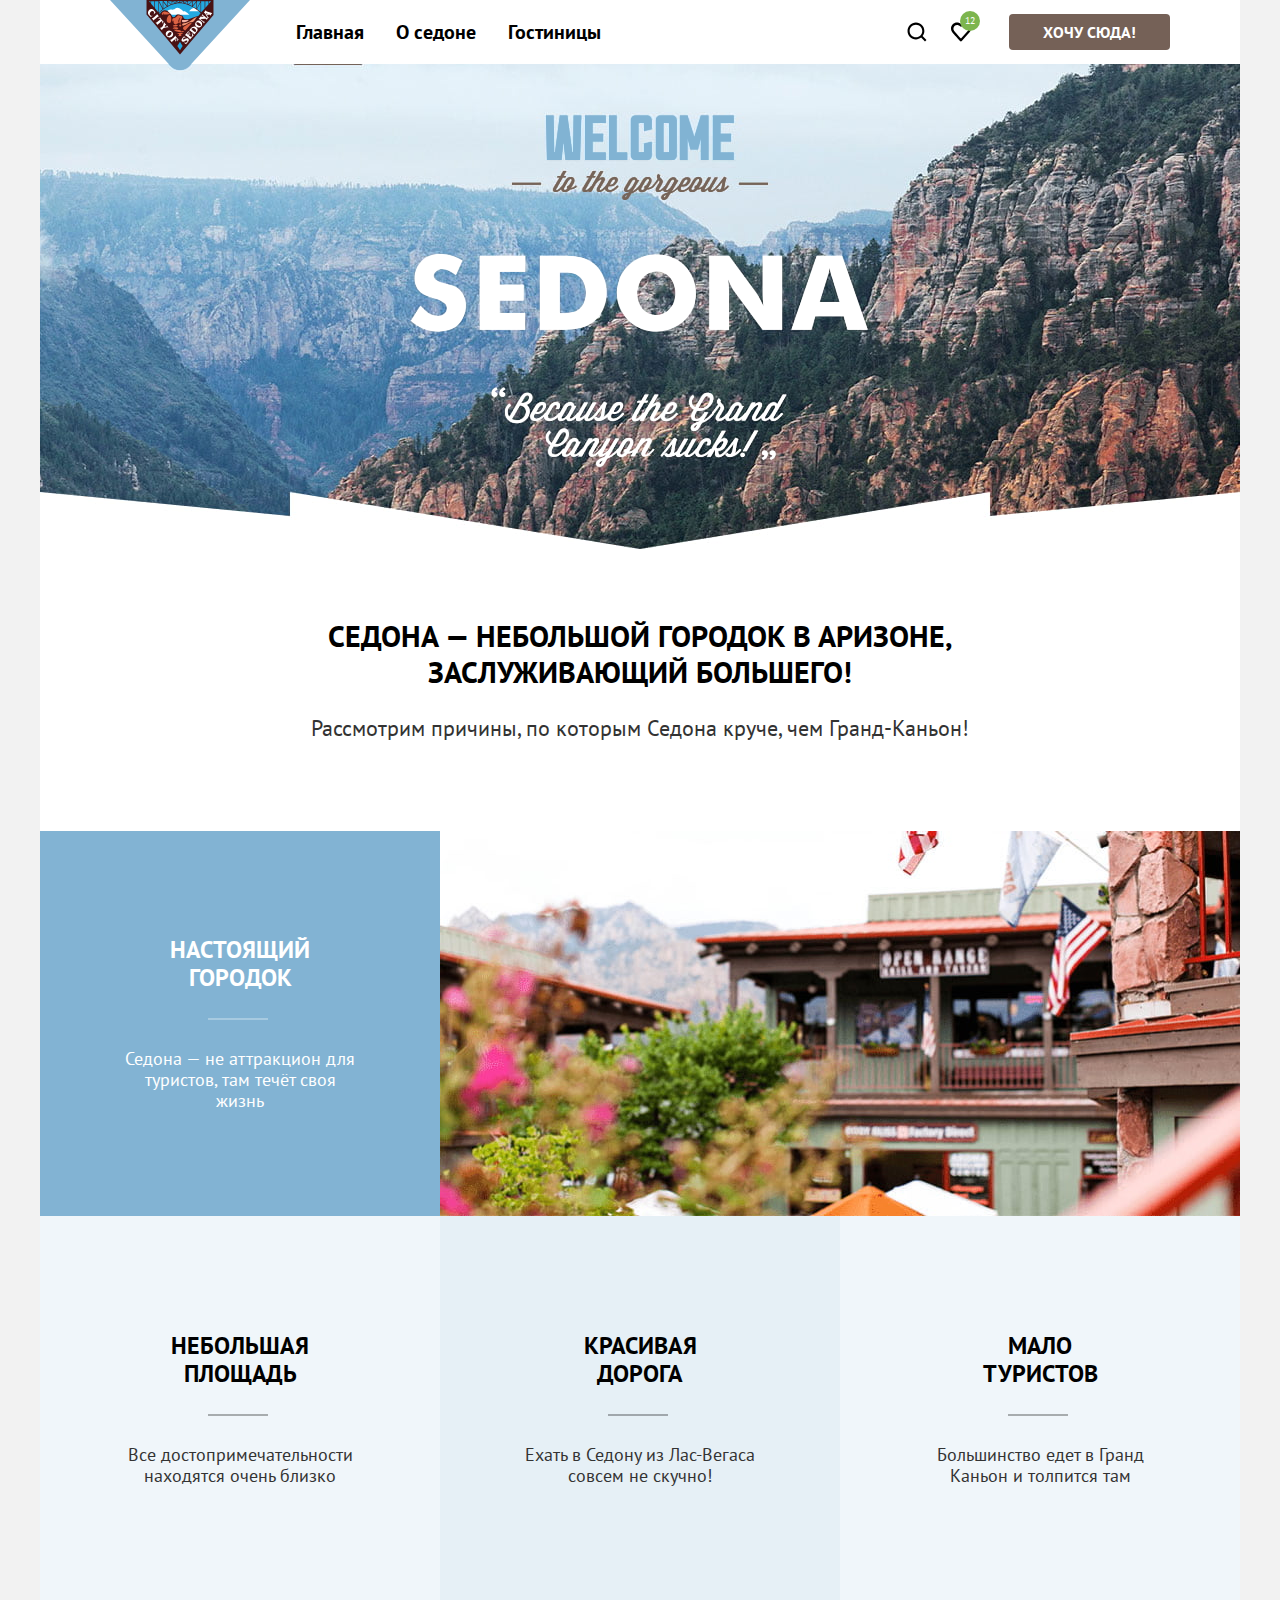
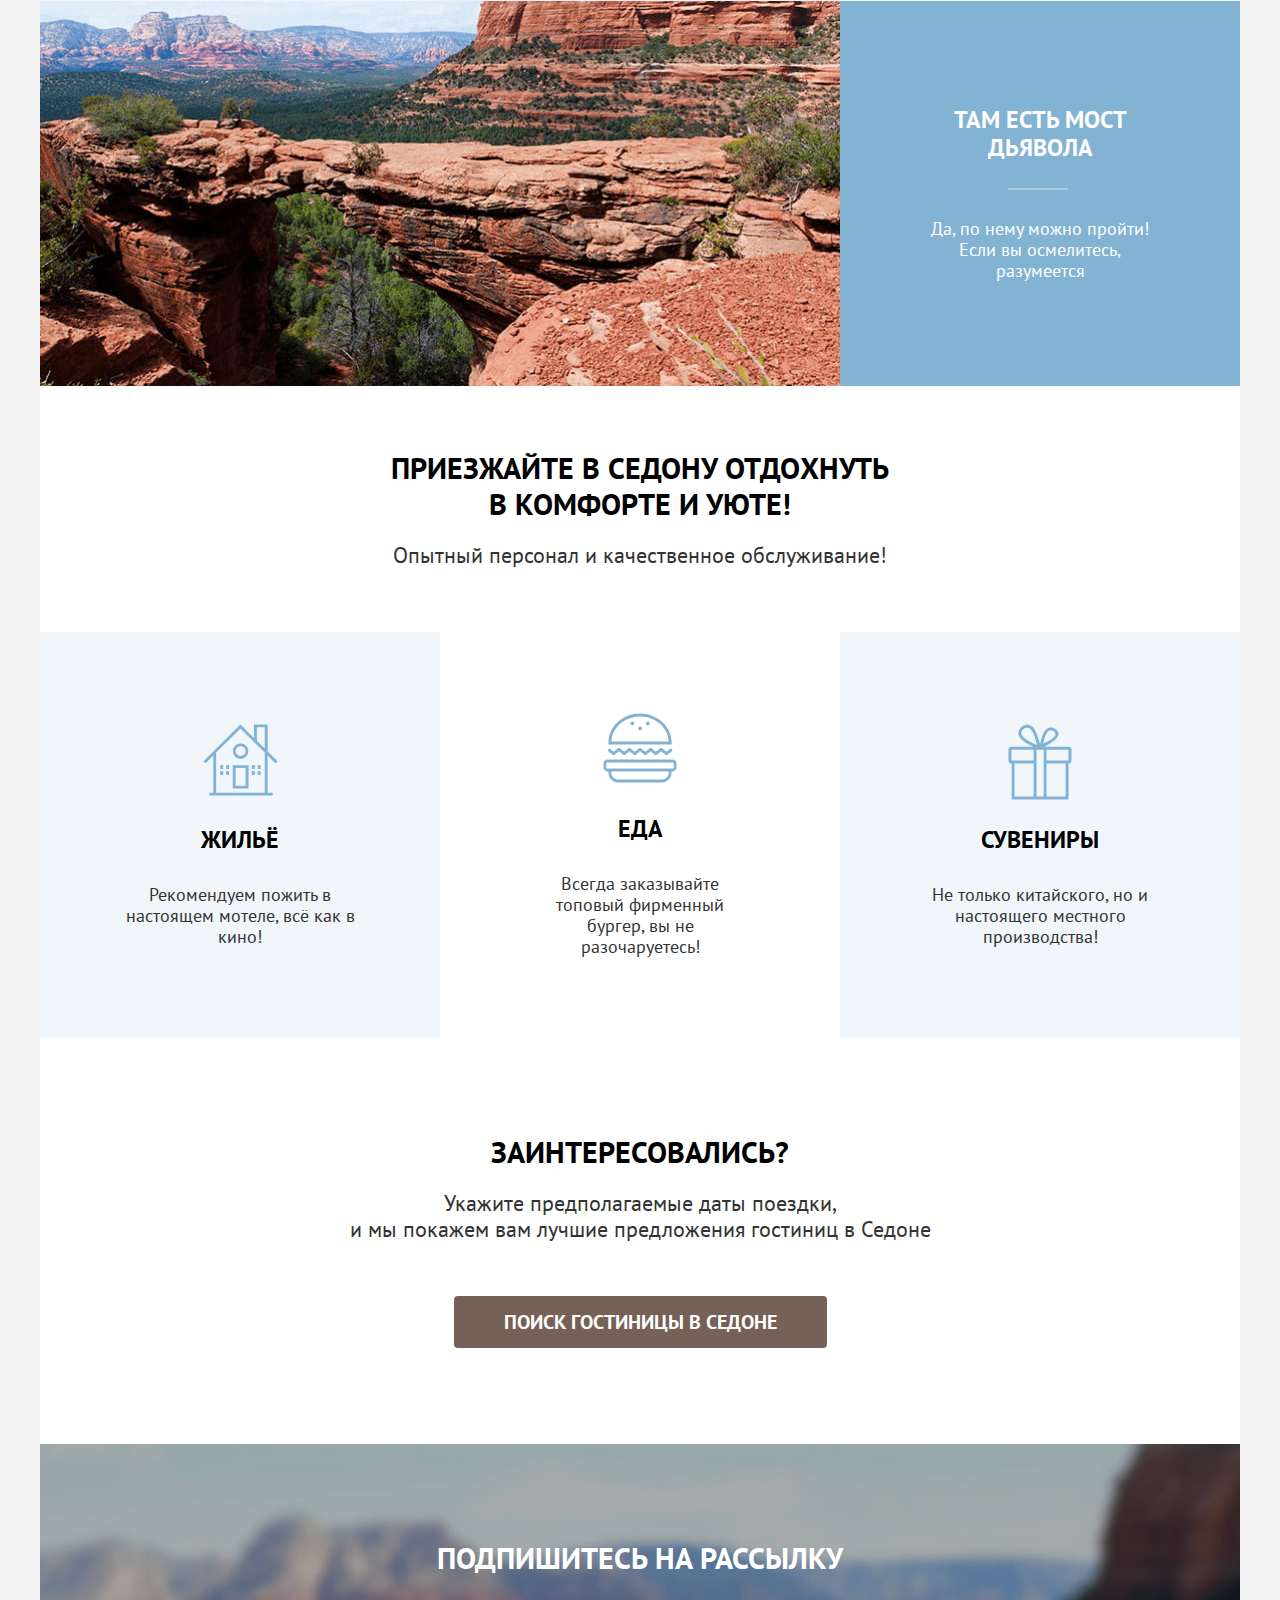
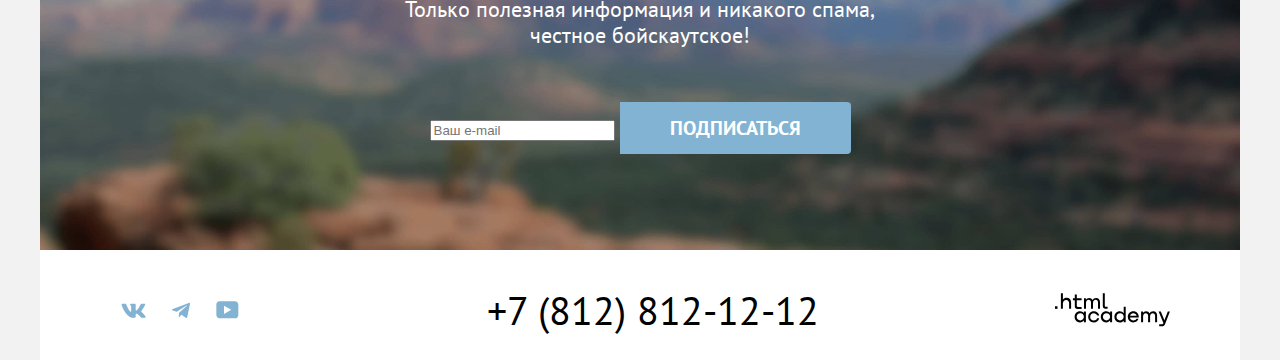
==== index.html @ 41b85bb7 "adds icons and svg" ====
<!DOCTYPE html>
<html lang="ru">

  <head>
    <meta charset="utf-8">
    <title>HTML Academy: Седона</title>
    <link rel="stylesheet" href="styles/styles.css">
  </head>

  <body>
    <div class="page-container">
      <!-- Header -->
      <header class="page-header" data-test="header">
        <div class="container container-flex">
          <a class="logo">
            <img class="logo-img" src="images/logo.svg" width="140" height="70" alt="Логотип города Седона."
              aria-current="page">
          </a>
          <nav class="nav">
            <ul class="nav-list">
              <li class="nav-item nav-active">
                <span class="nav-link">Главная</span>
              </li>
              <li class="nav-item">
                <a class="nav-link" href="#">О седоне</a>
              </li>
              <li class="nav-item">
                <a class="nav-link" href="catalog.html">Гостиницы</a>
              </li>
            </ul>
            <ul class="nav-user-list">
              <li class="nav-user-item">
                <a class="nav-link nav-search" href="#">
                  <span class="visually-hidden">
                    Поиск.
                  </span>
                </a>
              </li>
              <li class="nav-user-item">
                <a class="nav-link nav-favorites" href="#">
                  <span class="visually-hidden">
                    В избранном.
                  </span>
                  <span class="in-favorites">12</span>
                </a>
              </li>
              <li class="nav-user-item">
                <button class="nav-btn btn btn-primary">Хочу сюда!</button>
              </li>
            </ul>
          </nav>
        </div>
      </header>
      <main class="page-main main-index" data-test="main">
        <h1 class="visually-hidden">Городок Седона</h1>
        <!-- Section Hero -->
        <section class="hero" data-test="hero">
          <img class="hero-img" src="images/hero-statement.svg" width="458" height="352"
            alt="Welcome to the gorgeous SEDONA «Because the Grand Canyon sucks!».">
        </section>
        <!-- Section Advantages -->
        <section class="advantages" data-test="advantages">
          <header class="advantages-header">
            <h2 class="visually-hidden">Преимущества.</h2>
            <p class="advantages-title h2-title">Седона — небольшой городок в Аризоне,<br> заслуживающий большего!</p>
            <p class="advantages-description h2-description">Рассмотрим причины, по которым Седона круче, чем
              Гранд-Каньон!</p>
          </header>
          <ul class="advantages-list">
            <li class="advantages-item item-with-img">
              <div class="advantages-card">
                <h3 class="advantages-card-title h3-title">Настоящий городок</h3>
                <p class="advantages-card-description">Седона — не аттракцион для туристов, там течёт своя жизнь</p>
              </div>
              <img class="advantages-img" src="images/advantages/advantage-1.jpg" width="800" height="385"
                alt="Красивые домики с открытыми террасами на фоне гор в городке Седона.">
            </li>
            <li class="advantages-item">
              <div class="advantages-card">
                <h3 class="advantages-card-title h3-title">Небольшая площадь</h3>
                <p class="advantages-card-description">Все достопримечательности находятся очень близко</p>
              </div>
            </li>
            <li class="advantages-item">
              <div class="advantages-card">
                <h3 class="advantages-card-title h3-title">Красивая дорога</h3>
                <p class="advantages-card-description">Ехать в Седону из Лас-Вегаса совсем не скучно!</p>
              </div>
            </li>
            <li class="advantages-item">
              <div class="advantages-card">
                <h3 class="advantages-card-title h3-title">Мало туристов</h3>
                <p class="advantages-card-description">Большинство едет в Гранд Каньон и толпится там</p>
              </div>
            </li>
            <li class="advantages-item item-with-img item-reverse">
              <div class="advantages-card">
                <h3 class="advantages-card-title h3-title">Там есть мост дьявола</h3>
                <p class="advantages-card-description">Да, по нему можно пройти! Если вы осмелитесь, разумеется</p>
              </div>
              <img class="advantages-img" src="images/advantages/advantage-2.jpg" width="800" height="385"
                alt="Мост дьявола в каньоне около городка Седона.">
            </li>
          </ul>
        </section>
        <!-- Section Services -->
        <section class="services">
          <header class="services-header">
            <h2 class="services-title h2-title">
              Приезжайте в Седону отдохнуть<br>
              в комфорте и уюте!
            </h2>
            <p class="services-description h2-description">
              Опытный персонал и качественное обслуживание!
            </p>
          </header>
          <ul class="services-list">
            <li class="services-item">
              <div class="services-card services-card-accomodation">
                <h3 class="services-card-title h3-title">Жильё</h3>
                <p class="services-card-description">Рекомендуем пожить в настоящем мотеле, всё как в кино!</p>
              </div>
            </li>
            <li class="services-item">
              <div class="services-card services-card-food">
                <h3 class="services-card-title h3-title">Еда</h3>
                <p class="services-card-description">Всегда заказывайте топовый фирменный бургер, вы не разочаруетесь!
                </p>
              </div>
            </li>
            <li class="services-item">
              <div class="services-card services-card-present">
                <h3 class="services-card-title h3-title">Сувениры</h3>
                <p class="services-card-description">Не только китайского, но и настоящего местного производства!</p>
              </div>
            </li>
          </ul>
        </section>
        <!-- Section Search Hotels -->
        <section class="search" data-test="search">
          <h2 class="visually-hidden">Поиск гостиницы в Седоне.</h2>
          <p class="search-title h2-title">
            Заинтересовались?
          </p>
          <p class="search-description h2-description">
            Укажите предполагаемые даты поездки,<br>и мы покажем вам лучшие предложения гостиниц в Седоне
          </p>
          <button class="search-btn btn btn-primary btn-large">Поиск гостиницы в Cедоне</button>
        </section>
        <!-- Section Subscribe -->
        <section class="subscribe subscribe-index" data-test="subscribe">
          <h2 class="subscribe-title h2-title">
            Подпишитесь на рассылку
          </h2>
          <p class="subscribe-description h2-description">
            Только полезная информация и никакого спама,<br> честное бойскаутское!
          </p>
          <form class="subscribe-form" action="https://echo.htmlacademy.ru/" method="post">
            <label class="visually-hidden" for="subscribe-email">Укажите ваш e-mail</label>
            <input class="subscribe-input" type="email" id="subscribe-email" name="subscribe-email"
              placeholder="Ваш e-mail">
            <button class="subscribe-btn btn btn-secondary btn-large" type="submit">Подписаться</button>
          </form>
        </section>
      </main>
      <!-- Footer -->
      <footer class="page-footer" data-test="footer">
        <div class="container container-flex">
          <ul class="social-list">
            <li class="social-item social-vk">
              <a class="social-link" href="https://vk.com/htmlacademy">
                <svg class="social-icon" width="25" height="15" viewBox="0 0 25 15" fill="none"
                  xmlns="http://www.w3.org/2000/svg">
                  <path fill-rule="evenodd" clip-rule="evenodd"
                    d="M24.1164 1.80445C24.2824 1.25845 24.1164 0.856445 23.3214 0.856445H20.6964C20.0284 0.856445 19.7204 1.20345 19.5534 1.58645C19.5534 1.58645 18.2184 4.78245 16.3274 6.85845C15.7154 7.46045 15.4374 7.65145 15.1034 7.65145C14.9364 7.65145 14.6854 7.46045 14.6854 6.91345V1.80445C14.6854 1.14845 14.5014 0.856445 13.9454 0.856445H9.81738C9.40038 0.856445 9.14938 1.16045 9.14938 1.44945C9.14938 2.07045 10.0954 2.21445 10.1924 3.96245V7.76045C10.1924 8.59345 10.0394 8.74444 9.70538 8.74444C8.81538 8.74444 6.65038 5.53345 5.36538 1.85945C5.11638 1.14445 4.86438 0.856445 4.19338 0.856445H1.56638C0.816382 0.856445 0.666382 1.20345 0.666382 1.58645C0.666382 2.26845 1.55638 5.65645 4.81138 10.1374C6.98138 13.1974 10.0364 14.8564 12.8194 14.8564C14.4884 14.8564 14.6944 14.4884 14.6944 13.8534V11.5404C14.6944 10.8034 14.8524 10.6564 15.3814 10.6564C15.7714 10.6564 16.4384 10.8484 17.9964 12.3234C19.7764 14.0724 20.0694 14.8564 21.0714 14.8564H23.6964C24.4464 14.8564 24.8224 14.4884 24.6064 13.7604C24.3684 13.0364 23.5184 11.9854 22.3914 10.7384C21.7794 10.0284 20.8614 9.26345 20.5824 8.88045C20.1934 8.38945 20.3044 8.17044 20.5824 7.73345C20.5824 7.73345 23.7824 3.30745 24.1154 1.80445H24.1164Z"
                    fill="#83B3D3" />
                </svg>
                <span class="visually-hidden">Vkontakte.</span>
              </a>
            </li>
            <li class="social-item social-telegram">
              <a class="social-link" href="https://t.me/htmlacademy">
                <svg class="social-icon" width="18" height="16" viewBox="0 0 18 16" fill="none"
                  xmlns="http://www.w3.org/2000/svg">
                  <path
                    d="M16.785 0.955705L0.840489 7.1042C-0.247661 7.54126 -0.241365 8.14828 0.640845 8.41897L4.73445 9.69597L14.2058 3.72014C14.6537 3.44766 15.0629 3.59424 14.7265 3.89281L7.05283 10.8183H7.05103L7.05283 10.8192L6.77045 15.0387C7.18413 15.0387 7.36669 14.8489 7.59871 14.625L9.58705 12.6915L13.7229 15.7464C14.4855 16.1664 15.0332 15.9506 15.2229 15.0405L17.9379 2.2453C18.2158 1.13107 17.5126 0.626562 16.785 0.955705Z"
                    fill="#83B3D3" />
                </svg>
                <span class="visually-hidden">Telegram.</span>
              </a>
            </li>
            <li class="social-item social-youtube">
              <a class="social-link" href="https://www.youtube.com/user/htmlacademyru">
                <svg class="social-icon" width="23" height="18" viewBox="0 0 23 18" fill="none"
                  xmlns="http://www.w3.org/2000/svg">
                  <path
                    d="M18.9402 0.356445H3.50738C1.64668 0.356445 0.333252 1.9502 0.333252 3.75645V13.8502C0.333252 15.7627 1.64668 17.3564 3.50738 17.3564H19.1591C20.8009 17.3564 22.3333 15.7627 22.3333 13.9564V3.75645C22.1143 1.9502 20.8009 0.356445 18.9402 0.356445ZM7.99494 12.8939V4.81894L15.3283 8.85645L7.99494 12.8939Z"
                    fill="#83B3D3" />
                </svg>
                <span class="visually-hidden">Youtube.</span>
              </a>
            </li>
          </ul>
          <address class="phone">
            <a class="phone-number" href="tel:+78128121212">+7 (812) 812-12-12</a>
          </address>
          <a class="author-logo" href="https://htmlacademy.ru/">
            <svg class="author-logo-img" width="115" height="34" viewBox="0 0 115 34" fill="none"
              xmlns="http://www.w3.org/2000/svg">
              <path d="M0 13.2564V15.8564H2.5V13.2564H0Z" fill="black" />
              <path
                d="M11.6 4.85645C10 4.85645 8.8 5.55645 8 6.55645H7.9V0.356445H5.9V15.8564H7.9V10.5564C7.9 8.45645 9.2 6.95645 11.2 6.95645C13 6.95645 14.1 8.35645 14.1 10.1564V15.8564H16.1V9.75644C16.2 6.75644 14.3 4.85645 11.6 4.85645Z"
                fill="black" />
              <path
                d="M26.6 5.15645H21.8V1.45645H19.8V5.25645H17.9V7.25645H19.8V13.2564C19.8 14.9564 20.8 15.9564 22.5 15.9564H26.6V13.9564H22.9C22.2 13.9564 21.8 13.5564 21.8 12.8564V7.15645H26.6V5.15645Z"
                fill="black" />
              <path
                d="M41.1 4.95645C39.5 4.95645 38.2 5.75644 37.6 7.05645H37.5C36.9 5.85645 35.7 4.95645 34.1 4.95645C32.7 4.95645 31.6 5.75645 31 6.75645H30.9V5.15645H29V15.7564H31V10.3564C31 8.35645 32 6.85645 33.6 6.85645C35.1 6.85645 36 7.85645 36 9.45645V15.7564H38V10.1564C38 7.75645 39.4 6.85645 40.6 6.85645C42.1 6.85645 43 7.85645 43 9.45645V15.7564H45V9.25644C45.1 6.75644 43.6 4.95645 41.1 4.95645Z"
                fill="black" />
              <path
                d="M47.8 13.0564C47.8 14.7564 48.8 15.7564 50.6 15.7564H52.6V13.7564H50.9C50.2 13.7564 49.8 13.3564 49.8 12.6564V0.356445H47.8V13.0564Z"
                fill="black" />
              <path
                d="M28.9 20.0564C28 18.9564 26.7 18.2564 25 18.2564C21.9 18.2564 19.6 20.5564 19.6 23.8564C19.6 27.1564 21.9 29.4564 25 29.4564C26.8 29.4564 28 28.6564 28.8 27.5564H28.9V29.1564H30.9V18.5564H28.9V20.0564ZM25.3 27.4564C23.1 27.4564 21.7 25.8564 21.7 23.8564C21.7 21.8564 23.1 20.2564 25.3 20.2564C27.5 20.2564 28.9 21.8564 28.9 23.8564C28.9 25.7564 27.5 27.4564 25.3 27.4564Z"
                fill="black" />
              <path
                d="M44.2 22.3564C43.7 19.9564 41.6 18.2564 38.8 18.2564C35.4 18.2564 33.2 20.7564 33.2 23.8564C33.2 26.9564 35.4 29.4564 38.8 29.4564C41.6 29.4564 43.7 27.6564 44.2 25.2564H42.1C41.7 26.5564 40.4 27.5564 38.8 27.5564C36.6 27.5564 35.2 25.9564 35.2 23.9564C35.2 21.9564 36.6 20.3564 38.8 20.3564C40.4 20.3564 41.6 21.3564 42.1 22.5564H44.2V22.3564Z"
                fill="black" />
              <path
                d="M55.1 20.0564C54.2 18.9564 52.9 18.2564 51.2 18.2564C48.1 18.2564 45.8 20.5564 45.8 23.8564C45.8 27.1564 48.1 29.4564 51.2 29.4564C53 29.4564 54.2 28.6564 55 27.5564H55.1V29.1564H57.1V18.5564H55.1V20.0564ZM51.5 27.4564C49.3 27.4564 47.9 25.8564 47.9 23.8564C47.9 21.8564 49.3 20.2564 51.5 20.2564C53.7 20.2564 55.1 21.8564 55.1 23.8564C55.1 25.7564 53.6 27.4564 51.5 27.4564Z"
                fill="black" />
              <path
                d="M68.7 20.1564C67.8 19.0564 66.5 18.2564 64.8 18.2564C61.7 18.2564 59.4 20.5564 59.4 23.8564C59.4 27.1564 61.6 29.4564 64.8 29.4564C66.5 29.4564 67.8 28.6564 68.6 27.6564H68.7V29.1564H70.7V13.7564H68.7V20.1564ZM65.1 27.4564C62.9 27.4564 61.5 25.8564 61.5 23.8564C61.5 21.8564 62.9 20.2564 65.1 20.2564C67.3 20.2564 68.7 21.8564 68.7 23.8564C68.6 25.8564 67.2 27.4564 65.1 27.4564Z"
                fill="black" />
              <path
                d="M78.3 18.2564C75 18.2564 72.8 20.7564 72.8 23.8564C72.8 26.8564 74.9 29.4564 78.3 29.4564C80.8 29.4564 82.8 28.1564 83.5 25.8564H81.4C80.9 26.8564 79.8 27.4564 78.4 27.4564C76.5 27.4564 75.1 26.1564 75 24.5564H83.8C84 20.9564 81.8 18.2564 78.3 18.2564ZM78.3 20.1564C80 20.1564 81.3 21.1564 81.6 22.7564H75.1C75.4 21.2564 76.6 20.1564 78.3 20.1564Z"
                fill="black" />
              <path
                d="M98.2 18.2564C96.6 18.2564 95.3 19.0564 94.6 20.2564H94.5C93.9 19.0564 92.7 18.2564 91.1 18.2564C89.7 18.2564 88.6 18.9564 88 20.0564V18.5564H86.1V29.1564H88.1V23.7564C88.1 21.7564 89.1 20.3564 90.7 20.2564C92.2 20.2564 93.1 21.2564 93.1 22.8564V29.1564H95.1V23.5564C95.1 21.1564 96.5 20.2564 97.7 20.2564C99.2 20.2564 100.1 21.2564 100.1 22.8564V29.1564H102.1V22.6564C102.2 20.0564 100.7 18.2564 98.2 18.2564Z"
                fill="black" />
              <path
                d="M109.4 27.3564L105.8 18.4564H103.6L108.4 30.0564C108.1 30.9564 107.7 31.2564 106.7 31.2564H104.2V33.2564H106.7C108.5 33.2564 109.5 32.4564 110.2 30.6564L114.9 18.4564H112.8L109.4 27.3564Z"
                fill="black" />
            </svg>

            <span class="visually-hidden">Логотип HTML Academy.</span>
          </a>
        </div>
      </footer>
    </div>
  </body>

</html>
---- styles/styles.css ----
@font-face {
  font-family: "PT Sans";
  font-style: normal;
  font-weight: 400;
  src: url("../fonts/ptsans-400.woff2") format("woff2");
  font-display: swap;
}

@font-face {
  font-family: "PT Sans";
  font-style: normal;
  font-weight: 700;
  src: url("../fonts/ptsans-700.woff2") format("woff2");
  font-display: swap;
}

*,
*::before,
*::after {
  box-sizing: border-box;
}

html {
  height: 100%;
}

body {
  height: 100%;
  margin: 0;
  font-family: "PT Sans", Arial, sans-serif;
  font-size: 18px;
  line-height: 21px;
  color: #333333;
  background-color: #F2F2F2;
}

.page-container {
  display: flex;
  flex-direction: column;
  min-height: 100%;
  margin: 0 auto;
  max-width: 1200px;
  background-color: #ffffff;
}

.container {
  max-width: 1060px;
  margin: 0 auto;
}

.container-flex {
  display: flex;
  gap: 30px;
}

.page-main {
  flex-grow: 1;
}

img {
  max-width: 100%;
  height: auto;
  object-fit: contain;
}

.btn {
  padding: 8px;
  border-radius: 4px;
  border: none;
  font-family: inherit;
  font-size: 16px;
  line-height: 20px;
  font-weight: 700;
  color: #ffffff;
  text-transform: uppercase;
}

.btn-primary{
  background-color: #756157;
}

.btn-secondary {
  background-color: #82B3D3;
}

.btn-success {
  background-color: #7DB54F;
}

.btn-large {
  padding: 8px 50px;
  font-size: 20px;
  line-height: 36px;
}

.h2-title, .h3-title {
  font-weight: 700;
  color: #000000;
  text-transform: uppercase;
}

.h1-title {
  font-size: 60px;
  font-weight: 700;
  line-height: 78px;
}

.h2-title {
  font-size: 30px;
  line-height: 36px;
}

.h3-title {
  font-size: 24px;
  line-height: 28px;
}

.h2-description {
  font-size: 22px;
  line-height: 26px;
}

/* Header */
.page-header {
  color: #000000;
}

/* .page-header .container {
  height: 64px;
} */

.page-header li {
  list-style-type: none;
}

.page-header a {
  text-decoration: none;
}

.logo {
  position: relative;
  margin-bottom: -10px;
}

.nav {
  display: flex;
  justify-content: space-between;
  flex-grow: 1;
}

.nav-list {
  display: flex;
  align-items: center;
  flex-wrap: wrap;
  margin: 0;
  padding: 0;
}

.nav-item {
  display: flex;
}

.nav-user-list {
  display: flex;
  align-items: center;
  margin: 0;
  padding: 0;
}

.nav-user-item {
  display: flex;
  align-items: center;
  min-width: 44px;
  min-height: 64px;
}
.nav-user-item:has(.btn) {
  margin-left: 20px;
}

.nav-link {
  position: relative;
  padding: 20px 16px;
  font-size: 20px;
  line-height: 24px;
  font-weight: 700;
  color: inherit;
}

.nav-search {
  background: url("../images/icons/search.svg");
  background-position: center;
  background-size: 20px 20px;
  background-repeat: no-repeat;
}

.nav-favorites {
  background: url("../images/icons/heart.svg");
  background-position: center;
  background-size: 20px 20px;
  background-repeat: no-repeat;
}

.in-favorites {
  position: absolute;
  top: -1px;
  right: -3px;
  width: 20px;
  height: 20px;
  padding: 5px 0;
  border-radius: 50%;
  background: rgba(125, 181, 79, 1);
  text-align: center;
  color: white;
  font-size: 10px;
  line-height: 10px;
  font-weight: 400;
}

.nav-btn {
  padding: 8px 34px;
}

/* Main */
.main-index {
  text-align: center;
}

.main-index li,
.main-inner li {
  list-style-type: none;
}

.main-index a,
.main-inner a {
  text-decoration: none;
}

/* Hero */
.hero {
  background-color: #ddebf4;
  background-image: url("../images/hero-background.jpg");
  background-size: 100% auto;
  background-repeat: no-repeat;
}

.hero-img {
  padding: 51px 0 82px;
  vertical-align: middle;
}

/* Advantages */
.advantages-header {
  padding: 69px 0 90px;
}

.advantages-title {
  margin: 0;
}

.advantages-description {
  margin: 25px 0 0;
}

.advantages-list {
  margin: 0;
  padding: 0;
  display: flex;
  flex-wrap: wrap;
}

.advantages-item {
  display: flex;
  flex-basis: 400px;
  min-height: 385px;
  background-color: rgba(131, 179, 211, 0.2);
}

.advantages-item.item-with-img {
  flex-basis: 100%;
  min-width: 100%;
  max-width: 100%;
}

.advantages-item:nth-child(even) {
  background-color: rgba(131, 179, 211, 0.12);
}

.advantages-item.item-with-img {
  color: #ffffff;
  background-color: #82B3D3;
}

.item-with-img .h3-title {
  color: inherit;
}

.advantages-card {
  display: flex;
  justify-content: center;
  flex-direction: column;
  height: 100%;
  padding: 85px;
}

.advantages-card-title {
  margin: 0;
  padding: 0 25px;
}

.advantages-card-description {
  position: relative;
  margin: 56px 0 0;
}

.advantages-card-description::before {
  position: absolute;
  top: -30px;
  left: calc(50% - 23px);
  width: 60px;
  height: 2px;
  margin-left: -9px;
  background: rgba(0, 0, 0, 0.3);
  content: "";
}

.item-with-img .advantages-card-description::before {
  background: rgba(255, 255, 255, 0.3);
}

.advantages-img {
  height: 100%;
  min-width: calc(100% - 400px);
  object-fit: cover;
}

.item-reverse {
  flex-direction: row-reverse;
}

/* Services */
.services-header {
  padding: 64px 0;
}

.services-title {
  margin: 0;
}

.services-description {
  margin: 20px 0 0;
}

.services-list {
  display: flex;
  flex-wrap: wrap;
  margin: 0;
  padding: 0;
}

.services-item {
  display: flex;
  justify-content: center;
  flex-direction: column;
  min-height: 385px;
  flex-basis: 400px;
  padding: 81px 85px;
}

.services-card-accomodation {
  background: url("../images/icons/home.svg");
  background-size: 75px 72px;
  background-repeat: no-repeat;
  background-position-x: center;
}

.services-card-food {
  background: url("../images/icons/food.svg");
  background-size: 74px 70px;
  background-repeat: no-repeat;
  background-position-x: center;
}

.services-card-present {
  background: url("../images/icons/present.svg");
  background-size: 64px 76px;
  background-repeat: no-repeat;
  background-position-x: center;
}

.services-item:nth-child(odd) {
  background-color: rgba(131, 179, 211, 0.12);
}

.services-card-title {
  margin: 102px 0 0;
}

.services-card-description {
  margin: 30px 0 0;
}

/* Search */
.search {
  padding: 96px 0;
}

.search-title {
  margin: 0;
}

.search-description {
  margin: 20px 0 0;
}

.search-btn {
  margin: 54px 0 0;
}


/* Subscribe */
.subscribe {
  padding: 96px 104px;
}

.subscribe-index {
  background-image: url("../images/subscribe-background.jpg");
  background-size: 100% auto;
  background-repeat: no-repeat;
  color: #ffffff;
  background-color: #ddebf4;
}

.subscribe-index .h2-title {
  color: inherit;
}

.subscribe-inner {
  text-align: center;
}

.subscribe-title {
  margin: 0;
}

.subscribe-description {
  margin: 20px 0 0;
}

.subscribe-form {
  margin: 54px 0 0;
}

.subscribe-btn {
  border-radius: 0 4px 4px 0;
}

/* Footer */
.page-footer {
  padding: 40px 0 30px;
}

.social-list {
  display: flex;
  justify-content: space-between;
  margin: 0;
  padding: 0;
  list-style: none;
}

.social-item {
  position: relative;
  min-width: 47px;
  min-height: 40px;
}

.social-icon,
.author-logo-img {
  position: absolute;
  top: 0;
  right: 0;
  bottom: 0;
  left: 0;
  margin: auto;
}

.phone {
  margin: 0 auto;
}

.phone-number {
  font-size: 40px;
  font-style: normal;
  line-height: 40px;
  color: #000000;
  text-decoration: none;
}

.author-logo {
  position: relative;
  min-width: 115px;
  min-height: 33px;
}

/* Filter */
.header-inner {
  background-image: url("../images/catalog-background.jpg");
  background-size: 100% auto;
  background-repeat: no-repeat;
  color: #ffffff;
  background-color: #ddebf4;
}

.header-inner {
  padding: 35px 0 70px;
}

.header-inner-title {
  margin: 0;
}

.breadcrumbs {
  display: flex;
  margin: 8px 0 0;
  padding: 0;
}

.breadcrumbs-link {
  color: inherit;
}

.filter {
  display: flex;
  gap: 30px;
  margin: 40px 0 0;
}

.filter-group {
  border: none;
  margin: 0;
  padding: 0;
}

.filter-group:nth-child(2) {
  margin-right: auto;
}

.filter-title {
  font-size: 20px;
  font-weight: 700;
  line-height: 24px;
}

.filter-list {
  margin: 0;
  padding: 32px 0 0;
}

.filter-btn-container {
  display: flex;
  flex-direction: column;
  justify-content: end;
  gap: 32px;
}

.range-container {
  padding-top: 32px;
}

.btn-reset {
  background-color: transparent;
}

/* Catalog List */
.catalog {
  padding: 50px 0 60px;
}

.catalog-header {
  display: flex;
  align-items: center;
  gap: 70px;
}

.catalog-title {
  margin: 0 auto 0 0;
}

.catalog-list {
  display: grid;
  grid-template-columns: repeat(3, 1fr);
  gap: 20px;
  margin: 40px 0 0;
  padding: 0;
}

.catalog .btn {
  display: inline-block;
  width: 140px;
  padding-left: 0;
  padding-right: 0;
  text-align: center;
}

.view-modes {
  display: flex;
  gap: 8px;
  margin: 0;
  padding: 0;
}

.view-mode {
  min-width: 48px;
  min-height: 48px;
  border-radius: 4px;
  border: 2px solid #E5E5E5;
}

.view-mode.view-mode-selected {
  border: 2px solid #000000;
}

.product-card {
  padding: 19px;
  border: 1px solid #E6E6E6;
  display: grid;
  grid-template-columns: repeat(2, 1fr);
  column-gap: 20px;
  row-gap: 16px;
  border-radius: 4px;
}

.product-card-title {
  margin: 0;
}
.product-card-title.h3-title {
  text-transform: none;
}
.product-card-img {
  vertical-align: middle;
}

.product-card-link {
  grid-column: 1 / -1;
  color: #000000;
}

.product-card-text {
  margin: 0;
}

.product-card-price {
  justify-self: end;
}

.product-card-btns {
  display: flex;
  gap: 20px;
  padding-top: 16px;
}

.product-card-rating {
  margin: 0;
  padding: 9px 22px 8px 23px;
  color: #333333;
  font-weight: 400;
  background-color: #F2F2F2;
}

/* Pagination */
.pagination {
  display: flex;
  gap: 8px;
  margin: 40px 0 0;
  padding: 40px 0 0;
  border-top: 1px solid #E6E6E6;
}

.pagination-link {
  display: flex;
  justify-content: center;
  align-items: center;
  width: 60px;
  height: 60px;
  background-color: #82B3D3;
  border-radius: 4px;
  font-size: 20px;
  font-weight: 700;
  line-height: 36px;
  color: #ffffff;
}

.pagination-link-current,
.pagination-link-more {
  color: #000000;
  background-color: #F2F2F2;
}

.visually-hidden {
  position: absolute;
  width: 1px;
  height: 1px;
  margin: -1px;
  padding: 0;
  border: 0;
  clip: rect(0 0 0 0);
  overflow: hidden;
}
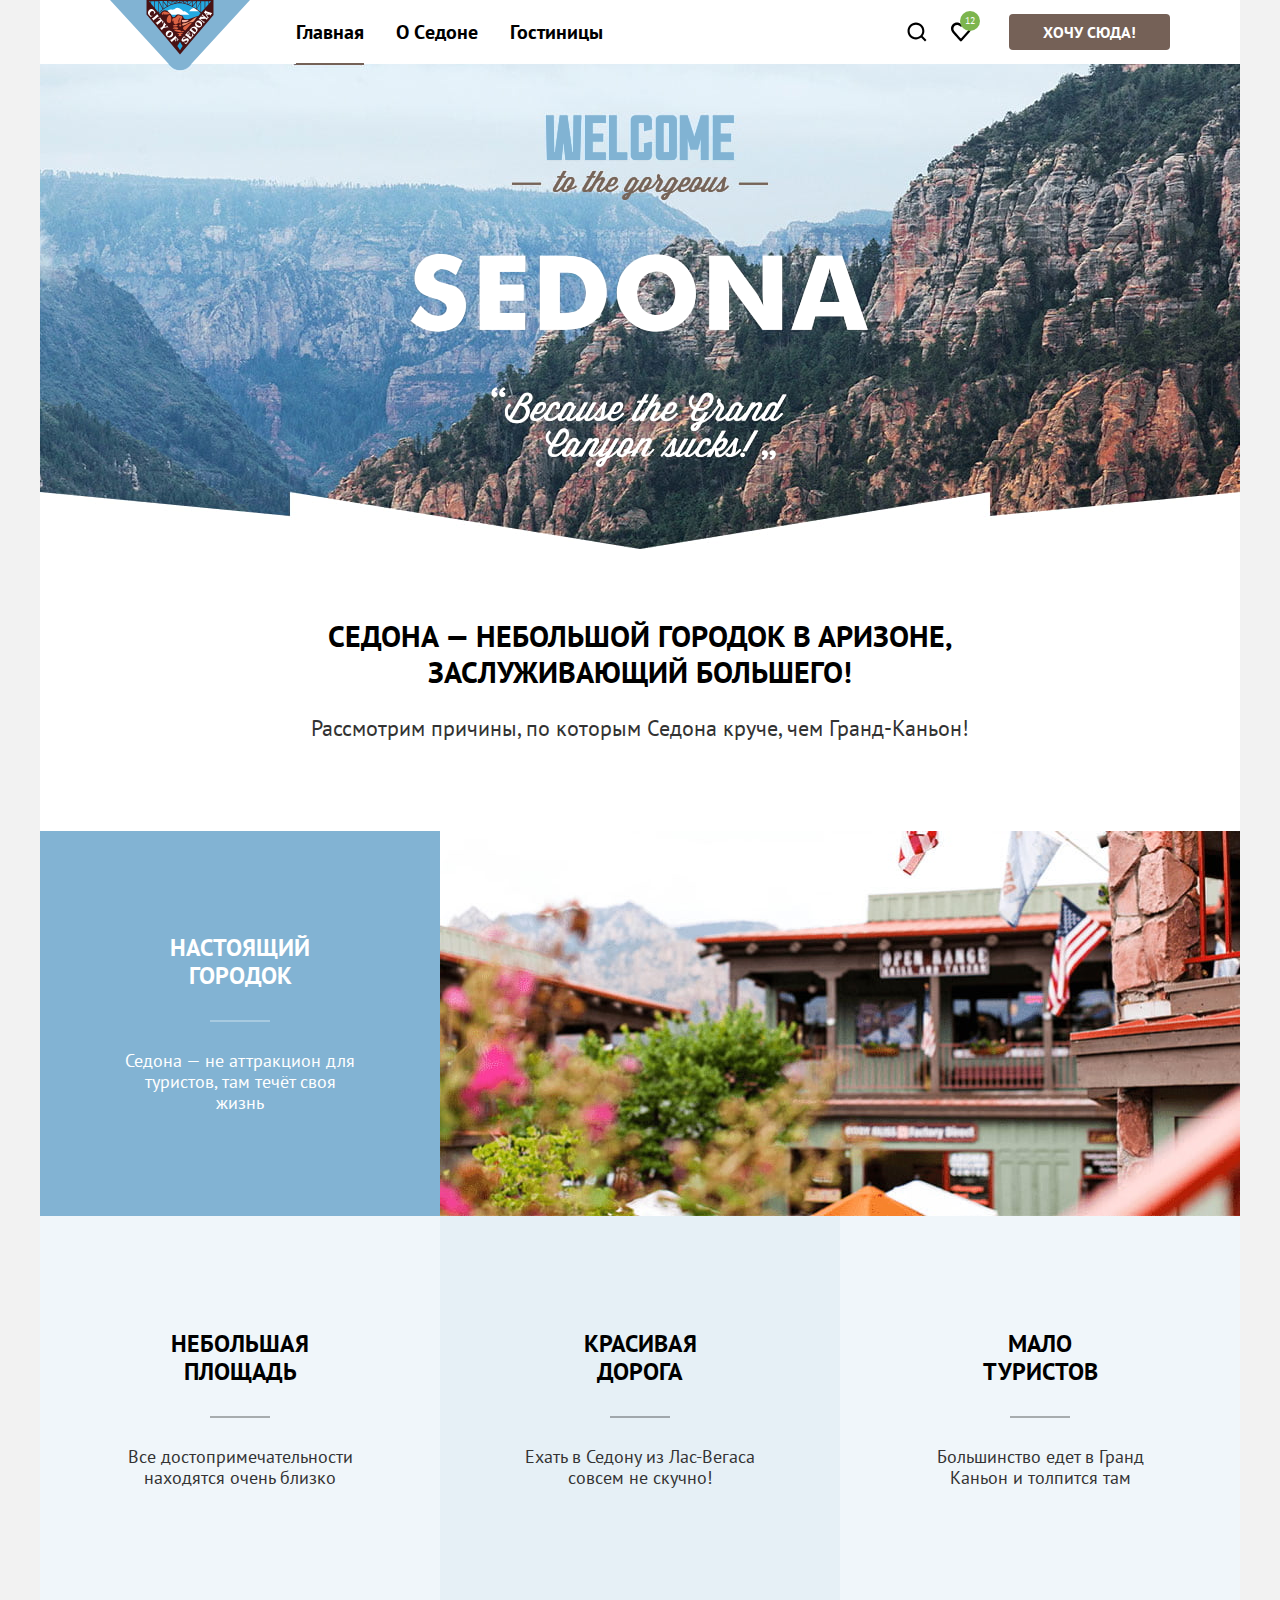
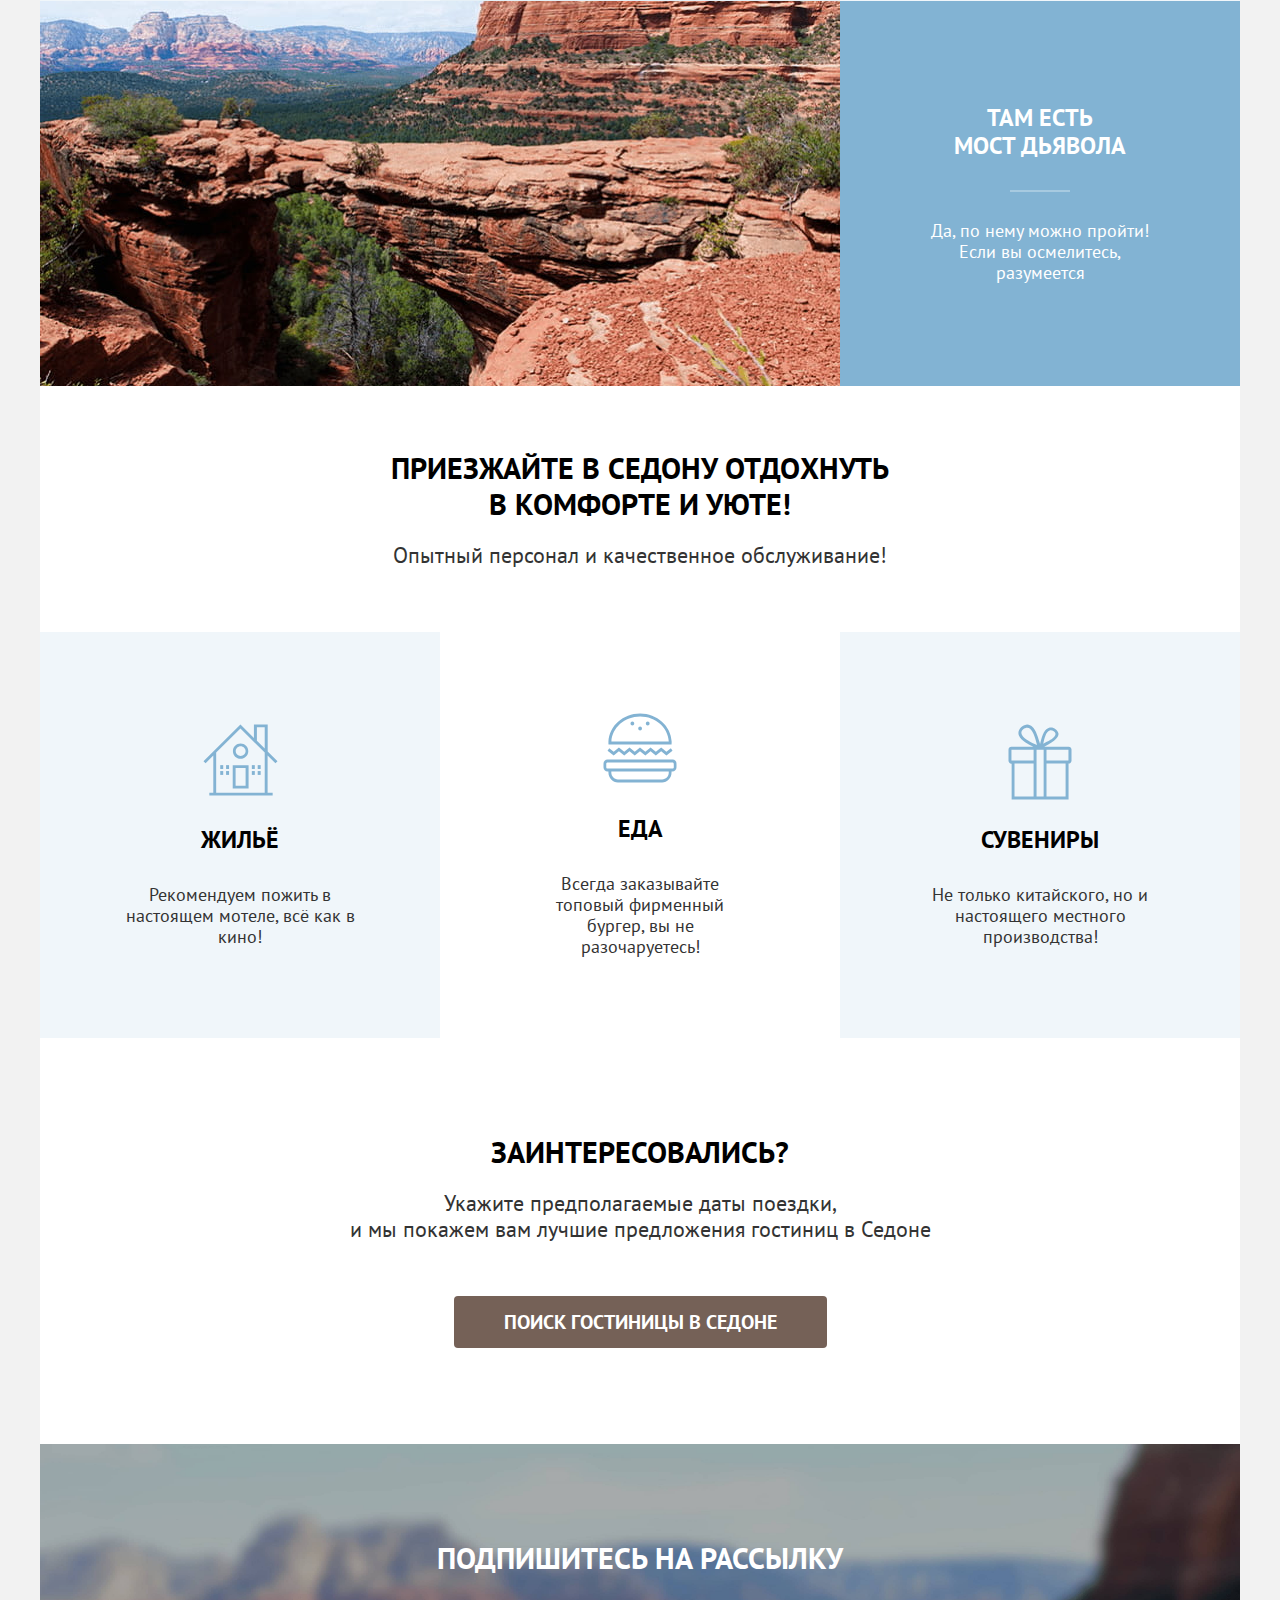
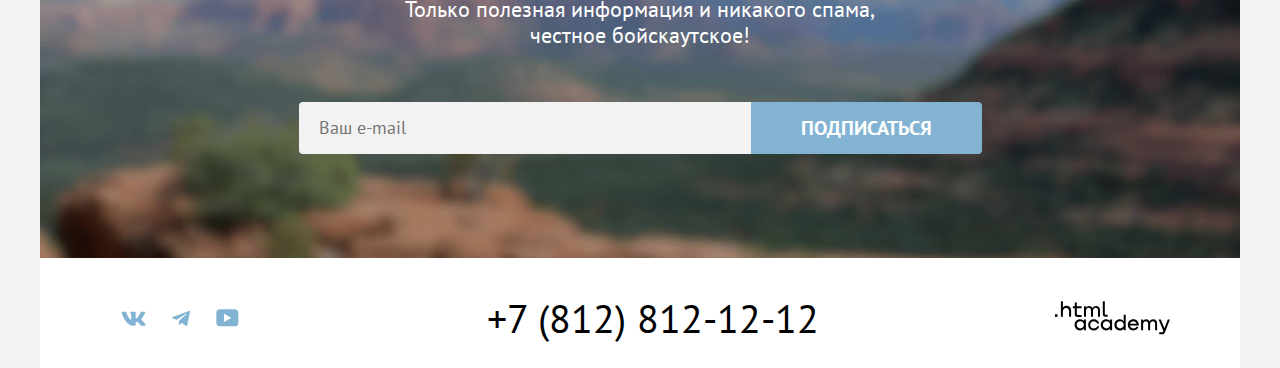
==== commit ed994f07: "adds btns effects" ====
--- a/index.html
+++ b/index.html
@@ -5,6 +5,7 @@
     <meta charset="utf-8">
     <title>HTML Academy: Седона</title>
     <link rel="stylesheet" href="styles/styles.css">
+    <link rel="icon" href="favicon.ico">
   </head>
 
   <body>
@@ -22,7 +23,7 @@
                 <span class="nav-link">Главная</span>
               </li>
               <li class="nav-item">
-                <a class="nav-link" href="#">О седоне</a>
+                <a class="nav-link" href="#">О Cедоне</a>
               </li>
               <li class="nav-item">
                 <a class="nav-link" href="catalog.html">Гостиницы</a>
@@ -95,7 +96,7 @@
             </li>
             <li class="advantages-item item-with-img item-reverse">
               <div class="advantages-card">
-                <h3 class="advantages-card-title h3-title">Там есть мост дьявола</h3>
+                <h3 class="advantages-card-title h3-title">Там есть<br> мост дьявола</h3>
                 <p class="advantages-card-description">Да, по нему можно пройти! Если вы осмелитесь, разумеется</p>
               </div>
               <img class="advantages-img" src="images/advantages/advantage-2.jpg" width="800" height="385"
@@ -172,8 +173,7 @@
                 <svg class="social-icon" width="25" height="15" viewBox="0 0 25 15" fill="none"
                   xmlns="http://www.w3.org/2000/svg">
                   <path fill-rule="evenodd" clip-rule="evenodd"
-                    d="M24.1164 1.80445C24.2824 1.25845 24.1164 0.856445 23.3214 0.856445H20.6964C20.0284 0.856445 19.7204 1.20345 19.5534 1.58645C19.5534 1.58645 18.2184 4.78245 16.3274 6.85845C15.7154 7.46045 15.4374 7.65145 15.1034 7.65145C14.9364 7.65145 14.6854 7.46045 14.6854 6.91345V1.80445C14.6854 1.14845 14.5014 0.856445 13.9454 0.856445H9.81738C9.40038 0.856445 9.14938 1.16045 9.14938 1.44945C9.14938 2.07045 10.0954 2.21445 10.1924 3.96245V7.76045C10.1924 8.59345 10.0394 8.74444 9.70538 8.74444C8.81538 8.74444 6.65038 5.53345 5.36538 1.85945C5.11638 1.14445 4.86438 0.856445 4.19338 0.856445H1.56638C0.816382 0.856445 0.666382 1.20345 0.666382 1.58645C0.666382 2.26845 1.55638 5.65645 4.81138 10.1374C6.98138 13.1974 10.0364 14.8564 12.8194 14.8564C14.4884 14.8564 14.6944 14.4884 14.6944 13.8534V11.5404C14.6944 10.8034 14.8524 10.6564 15.3814 10.6564C15.7714 10.6564 16.4384 10.8484 17.9964 12.3234C19.7764 14.0724 20.0694 14.8564 21.0714 14.8564H23.6964C24.4464 14.8564 24.8224 14.4884 24.6064 13.7604C24.3684 13.0364 23.5184 11.9854 22.3914 10.7384C21.7794 10.0284 20.8614 9.26345 20.5824 8.88045C20.1934 8.38945 20.3044 8.17044 20.5824 7.73345C20.5824 7.73345 23.7824 3.30745 24.1154 1.80445H24.1164Z"
-                    fill="#83B3D3" />
+                    d="M24.1164 1.80445C24.2824 1.25845 24.1164 0.856445 23.3214 0.856445H20.6964C20.0284 0.856445 19.7204 1.20345 19.5534 1.58645C19.5534 1.58645 18.2184 4.78245 16.3274 6.85845C15.7154 7.46045 15.4374 7.65145 15.1034 7.65145C14.9364 7.65145 14.6854 7.46045 14.6854 6.91345V1.80445C14.6854 1.14845 14.5014 0.856445 13.9454 0.856445H9.81738C9.40038 0.856445 9.14938 1.16045 9.14938 1.44945C9.14938 2.07045 10.0954 2.21445 10.1924 3.96245V7.76045C10.1924 8.59345 10.0394 8.74444 9.70538 8.74444C8.81538 8.74444 6.65038 5.53345 5.36538 1.85945C5.11638 1.14445 4.86438 0.856445 4.19338 0.856445H1.56638C0.816382 0.856445 0.666382 1.20345 0.666382 1.58645C0.666382 2.26845 1.55638 5.65645 4.81138 10.1374C6.98138 13.1974 10.0364 14.8564 12.8194 14.8564C14.4884 14.8564 14.6944 14.4884 14.6944 13.8534V11.5404C14.6944 10.8034 14.8524 10.6564 15.3814 10.6564C15.7714 10.6564 16.4384 10.8484 17.9964 12.3234C19.7764 14.0724 20.0694 14.8564 21.0714 14.8564H23.6964C24.4464 14.8564 24.8224 14.4884 24.6064 13.7604C24.3684 13.0364 23.5184 11.9854 22.3914 10.7384C21.7794 10.0284 20.8614 9.26345 20.5824 8.88045C20.1934 8.38945 20.3044 8.17044 20.5824 7.73345C20.5824 7.73345 23.7824 3.30745 24.1154 1.80445H24.1164Z" />
                 </svg>
                 <span class="visually-hidden">Vkontakte.</span>
               </a>
@@ -183,8 +183,7 @@
                 <svg class="social-icon" width="18" height="16" viewBox="0 0 18 16" fill="none"
                   xmlns="http://www.w3.org/2000/svg">
                   <path
-                    d="M16.785 0.955705L0.840489 7.1042C-0.247661 7.54126 -0.241365 8.14828 0.640845 8.41897L4.73445 9.69597L14.2058 3.72014C14.6537 3.44766 15.0629 3.59424 14.7265 3.89281L7.05283 10.8183H7.05103L7.05283 10.8192L6.77045 15.0387C7.18413 15.0387 7.36669 14.8489 7.59871 14.625L9.58705 12.6915L13.7229 15.7464C14.4855 16.1664 15.0332 15.9506 15.2229 15.0405L17.9379 2.2453C18.2158 1.13107 17.5126 0.626562 16.785 0.955705Z"
-                    fill="#83B3D3" />
+                    d="M16.785 0.955705L0.840489 7.1042C-0.247661 7.54126 -0.241365 8.14828 0.640845 8.41897L4.73445 9.69597L14.2058 3.72014C14.6537 3.44766 15.0629 3.59424 14.7265 3.89281L7.05283 10.8183H7.05103L7.05283 10.8192L6.77045 15.0387C7.18413 15.0387 7.36669 14.8489 7.59871 14.625L9.58705 12.6915L13.7229 15.7464C14.4855 16.1664 15.0332 15.9506 15.2229 15.0405L17.9379 2.2453C18.2158 1.13107 17.5126 0.626562 16.785 0.955705Z" />
                 </svg>
                 <span class="visually-hidden">Telegram.</span>
               </a>
@@ -194,8 +193,7 @@
                 <svg class="social-icon" width="23" height="18" viewBox="0 0 23 18" fill="none"
                   xmlns="http://www.w3.org/2000/svg">
                   <path
-                    d="M18.9402 0.356445H3.50738C1.64668 0.356445 0.333252 1.9502 0.333252 3.75645V13.8502C0.333252 15.7627 1.64668 17.3564 3.50738 17.3564H19.1591C20.8009 17.3564 22.3333 15.7627 22.3333 13.9564V3.75645C22.1143 1.9502 20.8009 0.356445 18.9402 0.356445ZM7.99494 12.8939V4.81894L15.3283 8.85645L7.99494 12.8939Z"
-                    fill="#83B3D3" />
+                    d="M18.9402 0.356445H3.50738C1.64668 0.356445 0.333252 1.9502 0.333252 3.75645V13.8502C0.333252 15.7627 1.64668 17.3564 3.50738 17.3564H19.1591C20.8009 17.3564 22.3333 15.7627 22.3333 13.9564V3.75645C22.1143 1.9502 20.8009 0.356445 18.9402 0.356445ZM7.99494 12.8939V4.81894L15.3283 8.85645L7.99494 12.8939Z" />
                 </svg>
                 <span class="visually-hidden">Youtube.</span>
               </a>
@@ -207,40 +205,29 @@
           <a class="author-logo" href="https://htmlacademy.ru/">
             <svg class="author-logo-img" width="115" height="34" viewBox="0 0 115 34" fill="none"
               xmlns="http://www.w3.org/2000/svg">
-              <path d="M0 13.2564V15.8564H2.5V13.2564H0Z" fill="black" />
-              <path
-                d="M11.6 4.85645C10 4.85645 8.8 5.55645 8 6.55645H7.9V0.356445H5.9V15.8564H7.9V10.5564C7.9 8.45645 9.2 6.95645 11.2 6.95645C13 6.95645 14.1 8.35645 14.1 10.1564V15.8564H16.1V9.75644C16.2 6.75644 14.3 4.85645 11.6 4.85645Z"
-                fill="black" />
-              <path
-                d="M26.6 5.15645H21.8V1.45645H19.8V5.25645H17.9V7.25645H19.8V13.2564C19.8 14.9564 20.8 15.9564 22.5 15.9564H26.6V13.9564H22.9C22.2 13.9564 21.8 13.5564 21.8 12.8564V7.15645H26.6V5.15645Z"
-                fill="black" />
-              <path
-                d="M41.1 4.95645C39.5 4.95645 38.2 5.75644 37.6 7.05645H37.5C36.9 5.85645 35.7 4.95645 34.1 4.95645C32.7 4.95645 31.6 5.75645 31 6.75645H30.9V5.15645H29V15.7564H31V10.3564C31 8.35645 32 6.85645 33.6 6.85645C35.1 6.85645 36 7.85645 36 9.45645V15.7564H38V10.1564C38 7.75645 39.4 6.85645 40.6 6.85645C42.1 6.85645 43 7.85645 43 9.45645V15.7564H45V9.25644C45.1 6.75644 43.6 4.95645 41.1 4.95645Z"
-                fill="black" />
-              <path
-                d="M47.8 13.0564C47.8 14.7564 48.8 15.7564 50.6 15.7564H52.6V13.7564H50.9C50.2 13.7564 49.8 13.3564 49.8 12.6564V0.356445H47.8V13.0564Z"
-                fill="black" />
-              <path
-                d="M28.9 20.0564C28 18.9564 26.7 18.2564 25 18.2564C21.9 18.2564 19.6 20.5564 19.6 23.8564C19.6 27.1564 21.9 29.4564 25 29.4564C26.8 29.4564 28 28.6564 28.8 27.5564H28.9V29.1564H30.9V18.5564H28.9V20.0564ZM25.3 27.4564C23.1 27.4564 21.7 25.8564 21.7 23.8564C21.7 21.8564 23.1 20.2564 25.3 20.2564C27.5 20.2564 28.9 21.8564 28.9 23.8564C28.9 25.7564 27.5 27.4564 25.3 27.4564Z"
-                fill="black" />
-              <path
-                d="M44.2 22.3564C43.7 19.9564 41.6 18.2564 38.8 18.2564C35.4 18.2564 33.2 20.7564 33.2 23.8564C33.2 26.9564 35.4 29.4564 38.8 29.4564C41.6 29.4564 43.7 27.6564 44.2 25.2564H42.1C41.7 26.5564 40.4 27.5564 38.8 27.5564C36.6 27.5564 35.2 25.9564 35.2 23.9564C35.2 21.9564 36.6 20.3564 38.8 20.3564C40.4 20.3564 41.6 21.3564 42.1 22.5564H44.2V22.3564Z"
-                fill="black" />
-              <path
-                d="M55.1 20.0564C54.2 18.9564 52.9 18.2564 51.2 18.2564C48.1 18.2564 45.8 20.5564 45.8 23.8564C45.8 27.1564 48.1 29.4564 51.2 29.4564C53 29.4564 54.2 28.6564 55 27.5564H55.1V29.1564H57.1V18.5564H55.1V20.0564ZM51.5 27.4564C49.3 27.4564 47.9 25.8564 47.9 23.8564C47.9 21.8564 49.3 20.2564 51.5 20.2564C53.7 20.2564 55.1 21.8564 55.1 23.8564C55.1 25.7564 53.6 27.4564 51.5 27.4564Z"
-                fill="black" />
-              <path
-                d="M68.7 20.1564C67.8 19.0564 66.5 18.2564 64.8 18.2564C61.7 18.2564 59.4 20.5564 59.4 23.8564C59.4 27.1564 61.6 29.4564 64.8 29.4564C66.5 29.4564 67.8 28.6564 68.6 27.6564H68.7V29.1564H70.7V13.7564H68.7V20.1564ZM65.1 27.4564C62.9 27.4564 61.5 25.8564 61.5 23.8564C61.5 21.8564 62.9 20.2564 65.1 20.2564C67.3 20.2564 68.7 21.8564 68.7 23.8564C68.6 25.8564 67.2 27.4564 65.1 27.4564Z"
-                fill="black" />
-              <path
-                d="M78.3 18.2564C75 18.2564 72.8 20.7564 72.8 23.8564C72.8 26.8564 74.9 29.4564 78.3 29.4564C80.8 29.4564 82.8 28.1564 83.5 25.8564H81.4C80.9 26.8564 79.8 27.4564 78.4 27.4564C76.5 27.4564 75.1 26.1564 75 24.5564H83.8C84 20.9564 81.8 18.2564 78.3 18.2564ZM78.3 20.1564C80 20.1564 81.3 21.1564 81.6 22.7564H75.1C75.4 21.2564 76.6 20.1564 78.3 20.1564Z"
-                fill="black" />
-              <path
-                d="M98.2 18.2564C96.6 18.2564 95.3 19.0564 94.6 20.2564H94.5C93.9 19.0564 92.7 18.2564 91.1 18.2564C89.7 18.2564 88.6 18.9564 88 20.0564V18.5564H86.1V29.1564H88.1V23.7564C88.1 21.7564 89.1 20.3564 90.7 20.2564C92.2 20.2564 93.1 21.2564 93.1 22.8564V29.1564H95.1V23.5564C95.1 21.1564 96.5 20.2564 97.7 20.2564C99.2 20.2564 100.1 21.2564 100.1 22.8564V29.1564H102.1V22.6564C102.2 20.0564 100.7 18.2564 98.2 18.2564Z"
-                fill="black" />
-              <path
-                d="M109.4 27.3564L105.8 18.4564H103.6L108.4 30.0564C108.1 30.9564 107.7 31.2564 106.7 31.2564H104.2V33.2564H106.7C108.5 33.2564 109.5 32.4564 110.2 30.6564L114.9 18.4564H112.8L109.4 27.3564Z"
-                fill="black" />
+              <path d="M0 13.2564V15.8564H2.5V13.2564H0Z" />
+              <path
+                d="M11.6 4.85645C10 4.85645 8.8 5.55645 8 6.55645H7.9V0.356445H5.9V15.8564H7.9V10.5564C7.9 8.45645 9.2 6.95645 11.2 6.95645C13 6.95645 14.1 8.35645 14.1 10.1564V15.8564H16.1V9.75644C16.2 6.75644 14.3 4.85645 11.6 4.85645Z" />
+              <path
+                d="M26.6 5.15645H21.8V1.45645H19.8V5.25645H17.9V7.25645H19.8V13.2564C19.8 14.9564 20.8 15.9564 22.5 15.9564H26.6V13.9564H22.9C22.2 13.9564 21.8 13.5564 21.8 12.8564V7.15645H26.6V5.15645Z" />
+              <path
+                d="M41.1 4.95645C39.5 4.95645 38.2 5.75644 37.6 7.05645H37.5C36.9 5.85645 35.7 4.95645 34.1 4.95645C32.7 4.95645 31.6 5.75645 31 6.75645H30.9V5.15645H29V15.7564H31V10.3564C31 8.35645 32 6.85645 33.6 6.85645C35.1 6.85645 36 7.85645 36 9.45645V15.7564H38V10.1564C38 7.75645 39.4 6.85645 40.6 6.85645C42.1 6.85645 43 7.85645 43 9.45645V15.7564H45V9.25644C45.1 6.75644 43.6 4.95645 41.1 4.95645Z" />
+              <path
+                d="M47.8 13.0564C47.8 14.7564 48.8 15.7564 50.6 15.7564H52.6V13.7564H50.9C50.2 13.7564 49.8 13.3564 49.8 12.6564V0.356445H47.8V13.0564Z" />
+              <path
+                d="M28.9 20.0564C28 18.9564 26.7 18.2564 25 18.2564C21.9 18.2564 19.6 20.5564 19.6 23.8564C19.6 27.1564 21.9 29.4564 25 29.4564C26.8 29.4564 28 28.6564 28.8 27.5564H28.9V29.1564H30.9V18.5564H28.9V20.0564ZM25.3 27.4564C23.1 27.4564 21.7 25.8564 21.7 23.8564C21.7 21.8564 23.1 20.2564 25.3 20.2564C27.5 20.2564 28.9 21.8564 28.9 23.8564C28.9 25.7564 27.5 27.4564 25.3 27.4564Z" />
+              <path
+                d="M44.2 22.3564C43.7 19.9564 41.6 18.2564 38.8 18.2564C35.4 18.2564 33.2 20.7564 33.2 23.8564C33.2 26.9564 35.4 29.4564 38.8 29.4564C41.6 29.4564 43.7 27.6564 44.2 25.2564H42.1C41.7 26.5564 40.4 27.5564 38.8 27.5564C36.6 27.5564 35.2 25.9564 35.2 23.9564C35.2 21.9564 36.6 20.3564 38.8 20.3564C40.4 20.3564 41.6 21.3564 42.1 22.5564H44.2V22.3564Z" />
+              <path
+                d="M55.1 20.0564C54.2 18.9564 52.9 18.2564 51.2 18.2564C48.1 18.2564 45.8 20.5564 45.8 23.8564C45.8 27.1564 48.1 29.4564 51.2 29.4564C53 29.4564 54.2 28.6564 55 27.5564H55.1V29.1564H57.1V18.5564H55.1V20.0564ZM51.5 27.4564C49.3 27.4564 47.9 25.8564 47.9 23.8564C47.9 21.8564 49.3 20.2564 51.5 20.2564C53.7 20.2564 55.1 21.8564 55.1 23.8564C55.1 25.7564 53.6 27.4564 51.5 27.4564Z" />
+              <path
+                d="M68.7 20.1564C67.8 19.0564 66.5 18.2564 64.8 18.2564C61.7 18.2564 59.4 20.5564 59.4 23.8564C59.4 27.1564 61.6 29.4564 64.8 29.4564C66.5 29.4564 67.8 28.6564 68.6 27.6564H68.7V29.1564H70.7V13.7564H68.7V20.1564ZM65.1 27.4564C62.9 27.4564 61.5 25.8564 61.5 23.8564C61.5 21.8564 62.9 20.2564 65.1 20.2564C67.3 20.2564 68.7 21.8564 68.7 23.8564C68.6 25.8564 67.2 27.4564 65.1 27.4564Z" />
+              <path
+                d="M78.3 18.2564C75 18.2564 72.8 20.7564 72.8 23.8564C72.8 26.8564 74.9 29.4564 78.3 29.4564C80.8 29.4564 82.8 28.1564 83.5 25.8564H81.4C80.9 26.8564 79.8 27.4564 78.4 27.4564C76.5 27.4564 75.1 26.1564 75 24.5564H83.8C84 20.9564 81.8 18.2564 78.3 18.2564ZM78.3 20.1564C80 20.1564 81.3 21.1564 81.6 22.7564H75.1C75.4 21.2564 76.6 20.1564 78.3 20.1564Z" />
+              <path
+                d="M98.2 18.2564C96.6 18.2564 95.3 19.0564 94.6 20.2564H94.5C93.9 19.0564 92.7 18.2564 91.1 18.2564C89.7 18.2564 88.6 18.9564 88 20.0564V18.5564H86.1V29.1564H88.1V23.7564C88.1 21.7564 89.1 20.3564 90.7 20.2564C92.2 20.2564 93.1 21.2564 93.1 22.8564V29.1564H95.1V23.5564C95.1 21.1564 96.5 20.2564 97.7 20.2564C99.2 20.2564 100.1 21.2564 100.1 22.8564V29.1564H102.1V22.6564C102.2 20.0564 100.7 18.2564 98.2 18.2564Z" />
+              <path
+                d="M109.4 27.3564L105.8 18.4564H103.6L108.4 30.0564C108.1 30.9564 107.7 31.2564 106.7 31.2564H104.2V33.2564H106.7C108.5 33.2564 109.5 32.4564 110.2 30.6564L114.9 18.4564H112.8L109.4 27.3564Z" />
             </svg>
 
             <span class="visually-hidden">Логотип HTML Academy.</span>
--- a/styles/styles.css
+++ b/styles/styles.css
@@ -51,6 +51,10 @@
 .container-flex {
   display: flex;
   gap: 30px;
+}
+
+.container-relative {
+  position: relative;
 }
 
 .page-main {
@@ -78,14 +82,60 @@
 .btn-primary{
   background-color: #756157;
 }
+/*************************  */
+.btn-primary:hover,
+.btn-primary:focus {
+  background-color: #615048;
+}
+
+.btn-primary:active {
+  background-color: #756157;
+}
 
 .btn-secondary {
   background-color: #82B3D3;
 }
 
+.btn-secondary:hover,
+.btn-secondary:focus {
+  background-color: #68A2CA;
+}
+
+.btn-secondary:active {
+  background-color: #82B3D3;
+}
+
 .btn-success {
   background-color: #7DB54F;
 }
+
+.btn-success:active {
+  background-color: #7DB54F;
+}
+
+.btn-success:hover,
+.btn-success:focus {
+  background-color: #6C9E42;
+}
+
+.btn:active {
+  color: rgba(255, 255, 255, 0.3);
+}
+
+.btn:disabled {
+  opacity: 0.3;
+  background-color: #E5E5E5;
+}
+
+.btn:disabled:hover {
+  background-color: #E5E5E5;
+  outline: none;
+  cursor: default;
+}
+/*************************  */
+
+
+
 
 .btn-large {
   padding: 8px 50px;
@@ -152,12 +202,27 @@
   display: flex;
   align-items: center;
   flex-wrap: wrap;
+  max-width: 620px;
   margin: 0;
   padding: 0;
 }
 
 .nav-item {
   display: flex;
+}
+
+.nav-active {
+  position: relative;
+}
+
+.nav-active::before {
+  position: absolute;
+  bottom: -1px;
+  left: 16px;
+  width: calc(100% - 32px);
+  height: 2px;
+  background: #756257;
+  content: "";
 }
 
 .nav-user-list {
@@ -186,18 +251,18 @@
   color: inherit;
 }
 
-.nav-search {
-  background: url("../images/icons/search.svg");
+.nav-user-item .nav-link {
   background-position: center;
   background-size: 20px 20px;
   background-repeat: no-repeat;
 }
 
+.nav-search {
+  background-image: url("../images/icons/search.svg");
+}
+
 .nav-favorites {
-  background: url("../images/icons/heart.svg");
-  background-position: center;
-  background-size: 20px 20px;
-  background-repeat: no-repeat;
+  background-image: url("../images/icons/heart.svg");
 }
 
 .in-favorites {
@@ -208,7 +273,7 @@
   height: 20px;
   padding: 5px 0;
   border-radius: 50%;
-  background: rgba(125, 181, 79, 1);
+  background: #7DB54F;
   text-align: center;
   color: white;
   font-size: 10px;
@@ -309,16 +374,17 @@
 
 .advantages-card-description {
   position: relative;
-  margin: 56px 0 0;
+  margin: 30px 0 0;
+  padding: 30px 0 0;
 }
 
 .advantages-card-description::before {
   position: absolute;
-  top: -30px;
-  left: calc(50% - 23px);
+  top: 0;
+  left: 50%;
   width: 60px;
   height: 2px;
-  margin-left: -9px;
+  transform: translateX(-50%);
   background: rgba(0, 0, 0, 0.3);
   content: "";
 }
@@ -366,25 +432,24 @@
   padding: 81px 85px;
 }
 
-.services-card-accomodation {
-  background: url("../images/icons/home.svg");
-  background-size: 75px 72px;
+.services-card {
   background-repeat: no-repeat;
   background-position-x: center;
 }
 
+.services-card-accomodation {
+  background-image: url("../images/icons/home.svg");
+  background-size: 75px 72px;
+}
+
 .services-card-food {
-  background: url("../images/icons/food.svg");
+  background-image: url("../images/icons/food.svg");
   background-size: 74px 70px;
-  background-repeat: no-repeat;
-  background-position-x: center;
 }
 
 .services-card-present {
-  background: url("../images/icons/present.svg");
+  background-image: url("../images/icons/present.svg");
   background-size: 64px 76px;
-  background-repeat: no-repeat;
-  background-position-x: center;
 }
 
 .services-item:nth-child(odd) {
@@ -419,7 +484,7 @@
 
 /* Subscribe */
 .subscribe {
-  padding: 96px 104px;
+  padding: 96px 104px 104px;
 }
 
 .subscribe-index {
@@ -447,6 +512,8 @@
 }
 
 .subscribe-form {
+  display: flex;
+  justify-content: center;
   margin: 54px 0 0;
 }
 
@@ -471,6 +538,11 @@
   position: relative;
   min-width: 47px;
   min-height: 40px;
+}
+
+.social-link {
+  display: block;
+  height: 100%;
 }
 
 .social-icon,
@@ -483,6 +555,19 @@
   margin: auto;
 }
 
+.social-icon {
+  fill: #83B3D3;
+}
+
+.social-link:hover .social-icon,
+.social-link:focus .social-icon {
+  fill: #68A2CA;
+}
+
+.social-link:active .social-icon {
+  fill: rgba(104, 162, 202, 0.3);
+}
+
 .phone {
   margin: 0 auto;
 }
@@ -495,10 +580,32 @@
   text-decoration: none;
 }
 
+.phone-number:hover,
+.phone-number:focus {
+  color: #756157;
+}
+
+.phone-number:active {
+  color: rgba(117, 97, 87, 0.3);
+}
+
 .author-logo {
   position: relative;
   min-width: 115px;
   min-height: 33px;
+}
+
+.author-logo-img {
+  fill: #000000;
+}
+
+.author-logo-img:hover,
+.author-logo-img:focus {
+  fill: #756157;
+}
+
+.author-logo-img:active {
+  fill: rgba(117, 97, 87, 0.3);
 }
 
 /* Filter */
@@ -520,12 +627,44 @@
 
 .breadcrumbs {
   display: flex;
+  gap: 28px;
   margin: 8px 0 0;
   padding: 0;
 }
 
 .breadcrumbs-link {
+  position: relative;
   color: inherit;
+}
+
+.breadcrumbs-link::before {
+  position: absolute;
+  top: 6px;
+  left: -18px;
+  width: 7px;
+  height: 10px;
+  color: inherit;
+  content: "";
+  background-image: url("../images/icons/arrow-right.svg");
+}
+
+.breadcrumbs-home {
+  display: block;
+  width: 12px;
+  height: 100%;
+  color: inherit;
+}
+
+.breadcrumbs-home svg {
+  fill: #ffffff;
+}
+
+.breadcrumbs-home:hover svg{
+  fill: rgba(255, 255, 255, 0.6);
+}
+
+.breadcrumbs-home:active svg{
+  fill: rgba(255, 255, 255, 0.3);
 }
 
 .filter {
@@ -540,8 +679,19 @@
   padding: 0;
 }
 
+.filter-group:nth-child(1),
+.filter-group:nth-child(2) {
+  min-width: 150px;
+  max-width: 150px;
+}
+
 .filter-group:nth-child(2) {
   margin-right: auto;
+}
+
+.filter-btn-container {
+  width: 191px;
+  margin-left: 40px;
 }
 
 .filter-title {
@@ -551,8 +701,11 @@
 }
 
 .filter-list {
-  margin: 0;
-  padding: 32px 0 0;
+  display: flex;
+  flex-direction: column;
+  gap: 16px;
+  margin: 32px 0 0;
+  padding: 0;
 }
 
 .filter-btn-container {
@@ -562,12 +715,89 @@
   gap: 32px;
 }
 
-.range-container {
-  padding-top: 32px;
+/* Control */
+.control {
+  position: relative;
+  display: block;
+  padding-left: 36px;
+}
+
+/* Mark */
+.control-mark {
+  position: absolute;
+  top: 1px;
+  left: 0;
+  width: 20px;
+  height: 20px;
+  border-radius: 4px;
+  border: none;
+  background-color: #ffffff;
+}
+
+.radio-mark.control-mark {
+  border-radius: 50%;
+}
+
+.control:hover .control-mark,
+.control:hover .control-label {
+  opacity: 0.6;
+}
+
+.control:focus .control-mark {
+  outline: 3px solid #83B3D3;
+}
+
+.control-input:active + .control-mark,
+.control-input:active + .control-label {
+  opacity: 0.3;
+}
+
+.checkbox-input:checked + .control-mark {
+  background-image: url("../images/icons/cheched.svg");
+  background-size: 13px 11px;
+  background-position: 4px center;
+  background-repeat: no-repeat;
+}
+
+.radio-input:checked + .control-mark::before {
+  position: absolute;
+  top: 0;
+  left: 0;
+  right: 0;
+  bottom: 0;
+  margin: auto;
+  width: 10px;
+  height: 10px;
+  border-radius: 50%;
+  background-color: #3F5E72;
+  content: "";
 }
 
 .btn-reset {
   background-color: transparent;
+}
+
+.btn-reset:hover {
+  opacity: 0.6;
+}
+
+.btn-reset:focus {
+  outline: 3px solid #83B3D3;
+}
+
+.btn:active {
+  color: rgba(255, 255, 255, 0.3);
+}
+
+.button:disabled {
+  opacity: 0.3;
+  background-color: #E5E5E5;
+}
+
+.btn:disabled:hover {
+  background-color: #E5E5E5;
+  outline: none;
+  cursor: default;
 }
 
 /* Catalog List */
@@ -611,12 +841,51 @@
 .view-mode {
   min-width: 48px;
   min-height: 48px;
+}
+
+.view-mode-link {
+  display: block;
+  height: 100%;
+  border: 2px solid #E5E5E5;
   border-radius: 4px;
-  border: 2px solid #E5E5E5;
-}
-
-.view-mode.view-mode-selected {
+}
+
+.view-mode-selected,
+.view-mode-link:hover {
   border: 2px solid #000000;
+}
+
+.view-mode-link:focus {
+  border: 2px solid #68A2CA;
+}
+
+.view-mode-link:focus {
+  outline: 2px solid #68A2CA;
+}
+
+.view-mode-link:active {
+  border: 2px solid #000000;
+}
+
+.view-mode-tile {
+  background: url("../images/icons/tile.svg");
+  background-size: 16px 14px;
+  background-repeat: no-repeat;
+  background-position: center;
+}
+
+.view-mode-single {
+  background: url("../images/icons/single.svg");
+  background-size: 16px 14px;
+  background-repeat: no-repeat;
+  background-position: center;
+}
+
+.view-mode-list {
+  background: url("../images/icons/list.svg");
+  background-size: 16px 14px;
+  background-repeat: no-repeat;
+  background-position: center;
 }
 
 .product-card {
@@ -656,6 +925,27 @@
   display: flex;
   gap: 20px;
   padding-top: 16px;
+}
+
+.product-card-stars {
+  margin: 0;
+  background: url("../images/icons/star.svg");
+  background-size: 24px 17px;
+  background-position-x: left;
+  background-position-y: center;
+  background-repeat: repeat-x;
+}
+
+.two-stars {
+  width: calc(24px * 2);
+}
+
+.three-stars {
+  width: calc(24px * 3);
+}
+
+.four-stars {
+  width: calc(24px * 4);
 }
 
 .product-card-rating {
@@ -689,10 +979,32 @@
   color: #ffffff;
 }
 
+.pagination-link:hover,
+.pagination-link:focus {
+  background: #68A2CA;
+  border: 1px solid #82B3D3;
+}
+
+.pagination-link:focus {
+  outline: 2px solid #82B3D3;
+}
+
+.pagination-link:active {
+  background: #82B3D3;
+  color: rgba(255, 255, 255, 0.3);
+}
+
 .pagination-link-current,
-.pagination-link-more {
+.pagination-link-more,
+.pagination-link-more:hover,
+.pagination-link-more:focus,
+.pagination-link-more:active,
+.pagination-link-current:hover,
+.pagination-link-current:focus,
+.pagination-link-current:active {
   color: #000000;
   background-color: #F2F2F2;
+  border: none;
 }
 
 .visually-hidden {
@@ -705,3 +1017,157 @@
   clip: rect(0 0 0 0);
   overflow: hidden;
 }
+
+
+/* Range */
+.range {
+  margin: 43px 0 9px;
+}
+
+.range-scale {
+  position: relative;
+  height: 4px;
+  background-color: #6e7576;
+}
+
+.range-bar {
+  position: absolute;
+  height: 4px;
+  background-color: #ffffff;
+}
+
+.range-toggle {
+  position: absolute;
+  width: 20px;
+  height: 20px;
+  background: #ffffff;
+  border: none;
+  border-radius: 5px;
+  cursor: pointer;
+}
+
+.range-toggle:hover {
+  background: #ffffff;
+}
+
+.range-toggle:focus {
+  outline: 3px solid #83B3D3;
+  box-shadow: 0 4px 10px 0 rgba(0, 0, 0, 0.25);
+}
+
+.range-toggle:active {
+  outline: 2px solid #83B3D3;
+  box-shadow: 0 4px 10px 0 rgba(0, 0, 0, 0.25);
+}
+
+.toggle-min {
+  top: -8px;
+  left: 0;
+}
+
+.toggle-max {
+  top: -8px;
+  right: -10px;
+}
+
+.range-input {
+  width: 100%;
+  margin: 0;
+  padding: 12px 42px 12px 20px;
+  font: inherit;
+  font-weight: 700;
+  line-height: 24px;
+  border: none;
+}
+
+.range-input:hover,
+.range-input:focus {
+  border-color: #83B3D3;
+}
+
+.range-input:focus {
+  outline: 2px solid #83B3D3;
+}
+
+.range-min {
+  border-radius: 4px 0 0 4px;
+}
+
+.range-max {
+  border-radius: 0 4px 4px 0;
+}
+
+.range-wrapper-inputs {
+  position: relative;
+  display: flex;
+  gap: 2px;
+  max-width: 288px;
+  margin: 32px 0 0;
+}
+
+.range-input::-webkit-outer-spin-button,
+.range-input::-webkit-inner-spin-button {
+  appearance: none;
+  margin: 0;
+}
+
+.catalog-filter-label {
+  position: absolute;
+  top: 0;
+  bottom: 0;
+  right: 20px;
+  width: 17px;
+  height: 24px;
+  margin: auto 0;
+  line-height: 24px;
+  color: #000000;
+  opacity: 0.3;
+}
+
+/* Control */
+.select-control {
+  width: 292px;
+  padding: 14px 20px;
+  padding-right: 48px;
+  font: inherit;
+  background-color: #ffffff;
+  border: 2px solid #E5E5E5;
+  border-radius: 4px;
+  background-image: url("../images/icons/arrow-down.svg");
+  background-repeat: no-repeat;
+  background-position: right 20px center;
+  appearance: none;
+}
+
+.select-control:hover,
+.select-control:focus {
+  border-color: #68A2CA;
+}
+
+.select-control:focus {
+  outline: 2px solid #68A2CA;
+}
+
+.select-control:disabled {
+  border: 2px solid rgba(0, 0, 0, 0.3);
+}
+
+/*  */
+.subscribe-input {
+  width: 452px;
+  padding: 14px 20px;
+  font: inherit;
+  line-height: 24px;
+  background-color: #F2F2F2;
+  border: none;
+  border-radius: 4px 0 0 4px;
+}
+
+.subscribe-input:hover,
+.subscribe-input:focus {
+  border-color: #68A2CA;
+}
+
+.subscribe-input:focus {
+  outline: 2px solid #68A2CA;
+}
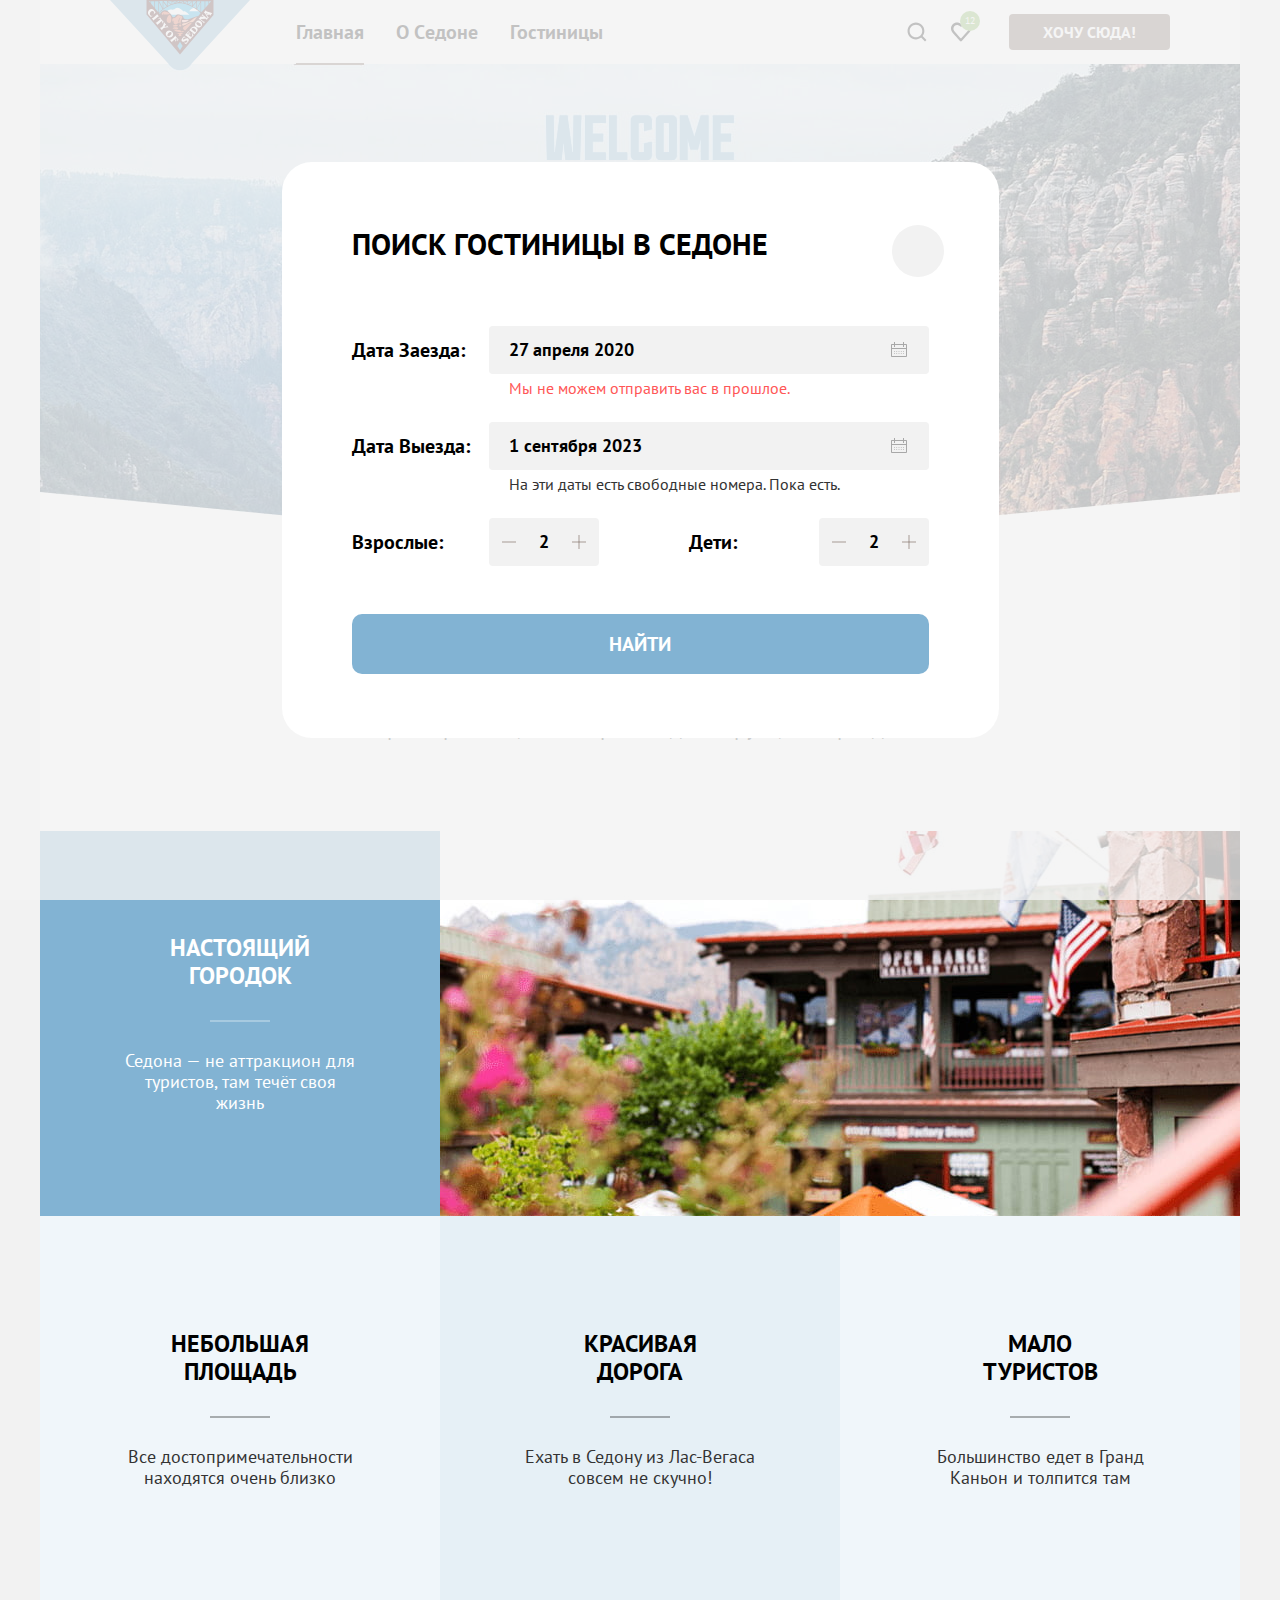
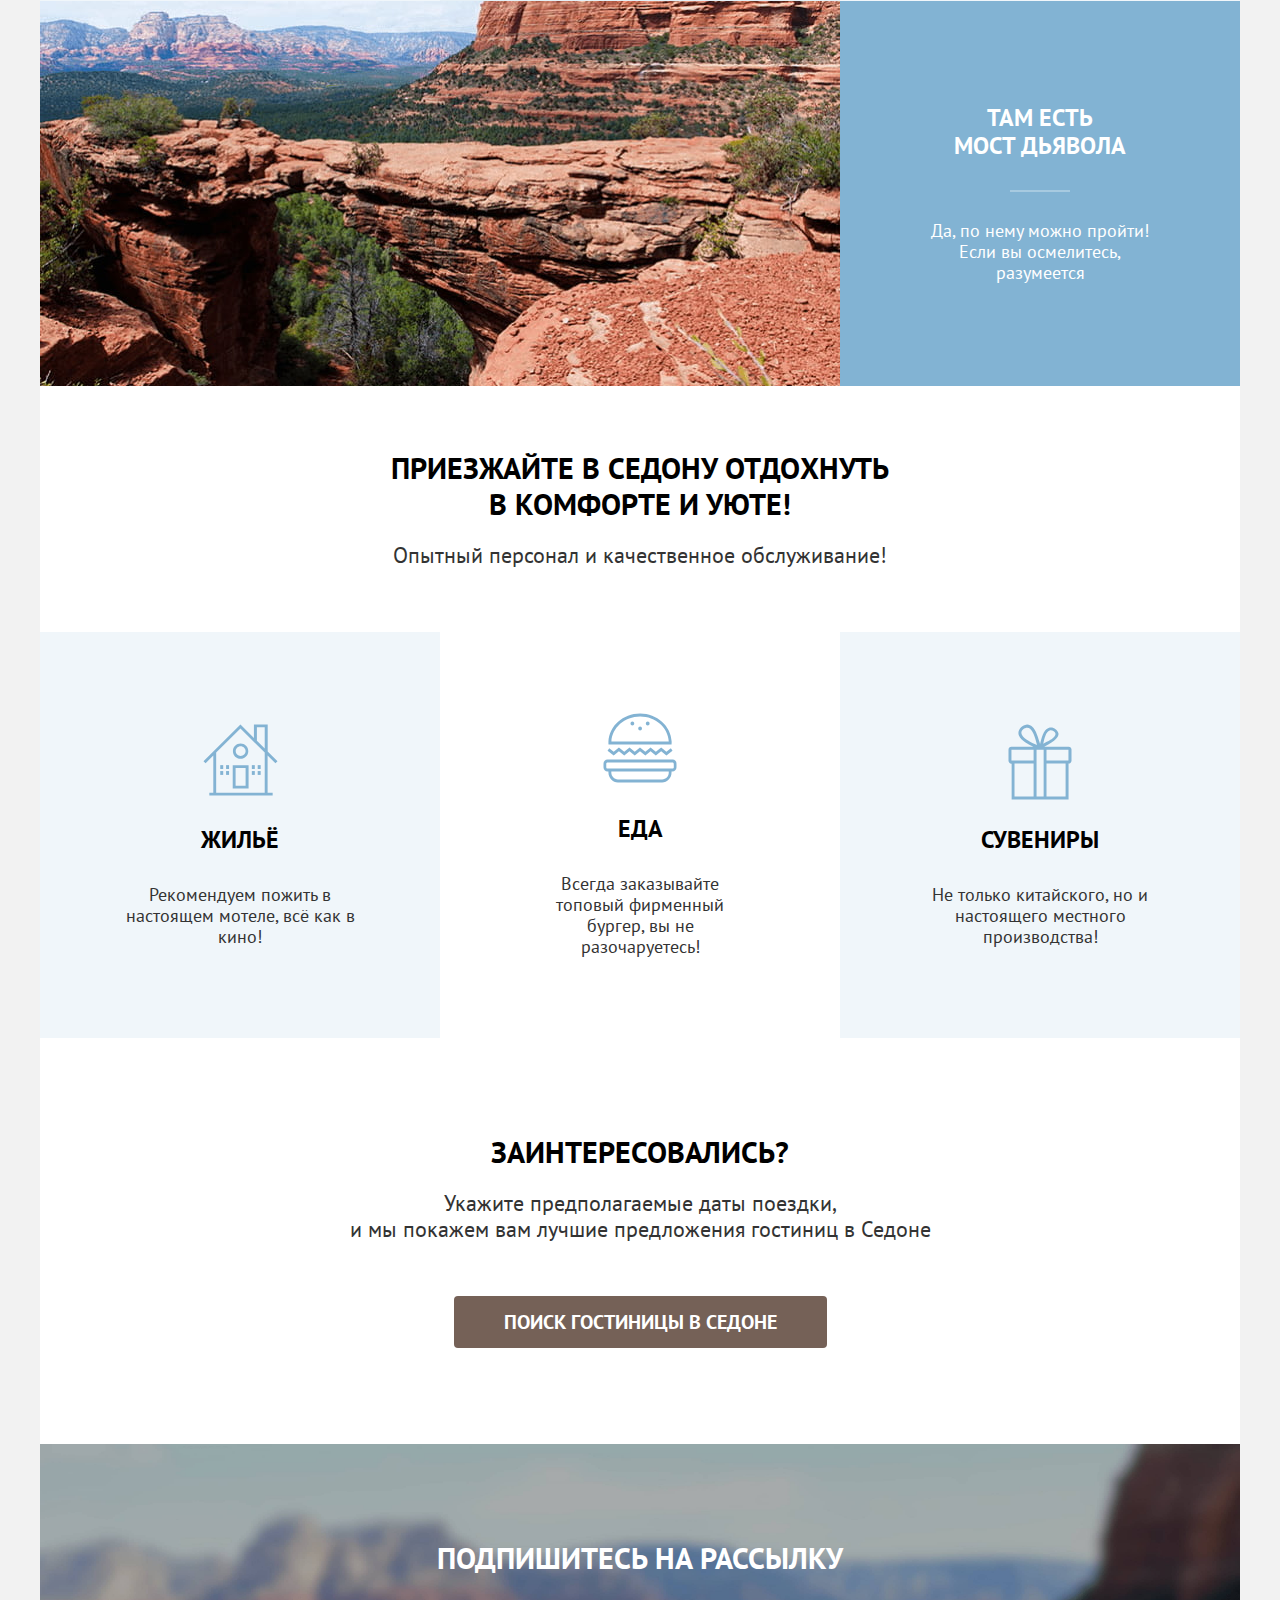
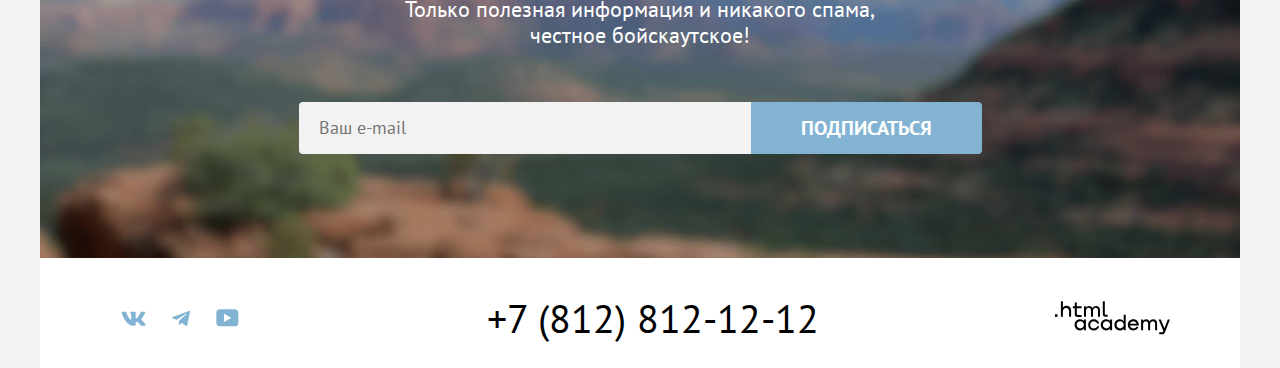
==== commit 82f941f1: "adds inputs fields styles on modal" ====
--- a/index.html
+++ b/index.html
@@ -235,6 +235,66 @@
         </div>
       </footer>
     </div>
+
+    <div class="modal-container">
+      <div class="modal">
+        <button class="modal-close-button">
+          <span class="visually-hidden">Закрыть</span>
+        </button>
+        <section class="modal-content">
+          <h2 class="modal-title h2-title">Поиск гостиницы в Седоне</h2>
+          <form class="modal-form" action="https://echo.htmlacademy.ru/" method="post">
+            <div class="field-group">
+              <label class="field-label" for="arrive">Дата Заезда:</label>
+              <div class="field-wrapper">
+                <input class="arrive-field modal-field" id="arrive" type="text" name="arrive" placeholder="Дата заезда"
+                  value="27 апреля 2020">
+                <span class="form-message form-error-message">Мы не можем отправить вас в прошлое.</span>
+              </div>
+            </div>
+            <div class="field-group">
+              <label class="field-label" for="departure">Дата Выезда:</label>
+              <div class="field-wrapper">
+                <input class="departure-field modal-field" id="departure" type="text" name="departure"
+                  placeholder="Дата выезда" value="1 сентября 2023">
+                <span class="form-message">На эти даты есть свободные номера. Пока есть.</span>
+              </div>
+            </div>
+            <div class="container-flex">
+              <div class="field-group field-guests">
+                <label class="field-label" for="adults">Взрослые:</label>
+                <div class="field-wrapper">
+                  <button class="guests-btn decrease-btn" type="button">
+                    <span class="visually-hidden">Меньше гостей</span>
+                  </button>
+                  <input class="guests-field modal-field" id="adults" type="number" name="adults" placeholder="2"
+                    value="2">
+                  <button class="guests-btn increase-btn" type="button">
+                    <span class="visually-hidden">Меньше гостей</span>
+                  </button>
+                </div>
+              </div>
+              <div class="field-group field-guests">
+                <label class="field-label children-label" for="children">Дети:</label>
+                <div class="field-wrapper">
+                  <button class="guests-btn decrease-btn" type="button">
+                    <span class="visually-hidden">Меньше гостей</span>
+                  </button>
+                  <input class="guests-field modal-field" id="children" type="number" name="children" placeholder="2"
+                    value="2">
+                  <button class="guests-btn increase-btn" type="button">
+                    <span class="visually-hidden">Меньше гостей</span>
+                  </button>
+                </div>
+              </div>
+            </div>
+
+            <button class="modal-btn btn btn-secondary" type="submit">Найти</button>
+          </form>
+        </section>
+      </div>
+    </div>
+
   </body>
 
 </html>
--- a/styles/styles.css
+++ b/styles/styles.css
@@ -1152,7 +1152,6 @@
   border: 2px solid rgba(0, 0, 0, 0.3);
 }
 
-/*  */
 .subscribe-input {
   width: 452px;
   padding: 14px 20px;
@@ -1171,3 +1170,214 @@
 .subscribe-input:focus {
   outline: 2px solid #68A2CA;
 }
+
+/* Modal */
+.modal-container {
+  position: fixed;
+  top: 0;
+  left: 0;
+  display: flex;
+  width: 100%;
+  height: 100%;
+  background-color: rgba(242, 242, 242, 0.8);
+}
+
+.modal {
+  position: relative;
+  width: 717px;
+  margin: auto;
+  padding: 64px 70px;
+  background-color: #ffffff;
+  border-radius: 30px;
+}
+
+.modal-close-button {
+  position: absolute;
+  padding: 0;
+  top: 63px;
+  right: 55px;
+  width: 52px;
+  height: 52px;
+  background-color: #F2F2F2;
+  border: none;
+  border-radius: 50%;
+  background-image: url("../images/icons/close.svg");
+  background-repeat: no-repeat;
+  background-position: center;
+  cursor: pointer;
+}
+
+.modal-title {
+  margin: 0;
+}
+
+.modal-form {
+  margin: 64px 0 0;
+}
+
+.field-group {
+  display: flex;
+  justify-content: space-between;
+  align-items: center;
+  margin: 0;
+}
+
+.field-label {
+  font-size: 20px;
+  font-weight: 700;
+  line-height: 24px;
+  color: #000000;
+}
+
+.field-group + .field-group:not(.field-guests),
+.field-group + .container-flex {
+  margin-top: 48px;
+}
+
+.container-flex:has(.field-guests) {
+  justify-content: space-between;
+}
+
+.field-wrapper {
+  position: relative;
+  flex-basis: 440px;
+  max-width: 440px;
+}
+
+.field-guests .field-wrapper {
+  flex-basis: 110px;
+  max-width: 110px;
+}
+
+.modal-field {
+  background-color: #F2F2F2;
+  border-radius: 4px;
+  border: none;
+  font: inherit;
+  font-weight: 700;
+  line-height: 24px;
+}
+
+.arrive-field,
+.departure-field {
+  width: 100%;
+  padding: 12px 20px;
+  background-image: url("../images/icons/calendar.svg");
+  background-size: 20px 20px;
+  background-position: right 20px center;
+  background-repeat: no-repeat;
+}
+
+.guests-field {
+  width: 100%;
+  padding: 14px 40px;
+  line-height: 20px;
+  text-align: center;
+}
+
+.field-guests {
+  gap: 46px;
+  max-width: fit-content;
+}
+
+.children-label {
+  padding-right: 36px;
+}
+
+.guests-btn {
+  position: absolute;
+  width: 20px;
+  height: 20px;
+  padding: 0;
+  border: none;
+  margin: 14px 10px;
+  background-color: transparent;
+  cursor: pointer;
+}
+
+.decrease-btn {
+
+}
+
+.increase-btn {
+  right: 0;
+}
+
+.guests-btn::before {
+  position: absolute;
+  top: 0;
+  right: 0;
+  left: 0;
+  bottom: 0;
+  width: 14px;
+  height: 2px;
+  margin: auto;
+  content: "";
+  background-color: rgba(117, 97, 87, 0.3);
+}
+
+.guests-btn.increase-btn::after {
+  position: absolute;
+  top: 0;
+  right: 0;
+  left: 0;
+  bottom: 0;
+  width: 14px;
+  height: 2px;
+  margin: auto;
+  content: "";
+  background-color: rgba(117, 97, 87, 0.3);
+  transform: rotate(90deg);
+}
+
+.guests-btn:hover::before,
+.guests-btn.increase-btn:hover::after,
+.guests-btn:focus::before,
+.guests-btn.increase-btn:focus::after {
+  background-color: #000000;
+}
+
+.guests-btn:focus,
+.guests-btn.increase-btn:focus {
+  border-radius: 4px;
+  outline: 3px solid #82B3D3;
+}
+
+.guests-btn:active::before,
+.guests-btn.increase-btn:active::after {
+  background-color: rgba(117, 97, 87, 0.2);
+}
+
+.modal-btn {
+  display: block;
+  width: 100%;
+  margin-top: 48px;
+  padding: 18px;
+  border-radius: 10px;
+  font-size: 20px;
+  line-height: 24px;
+}
+
+.modal-container-close {
+  display: none;
+}
+
+.modal-field::-webkit-outer-spin-button,
+.modal-field::-webkit-inner-spin-button {
+  appearance: none;
+  margin: 0;
+}
+
+.form-message {
+  position: absolute;
+  left: 0;
+  bottom: 0;
+  width: 100%;
+  padding: 4px 20px 0;
+  font-size: 16px;
+  transform: translateY(100%);
+}
+
+.form-error-message {
+  color: #FF5757;
+}
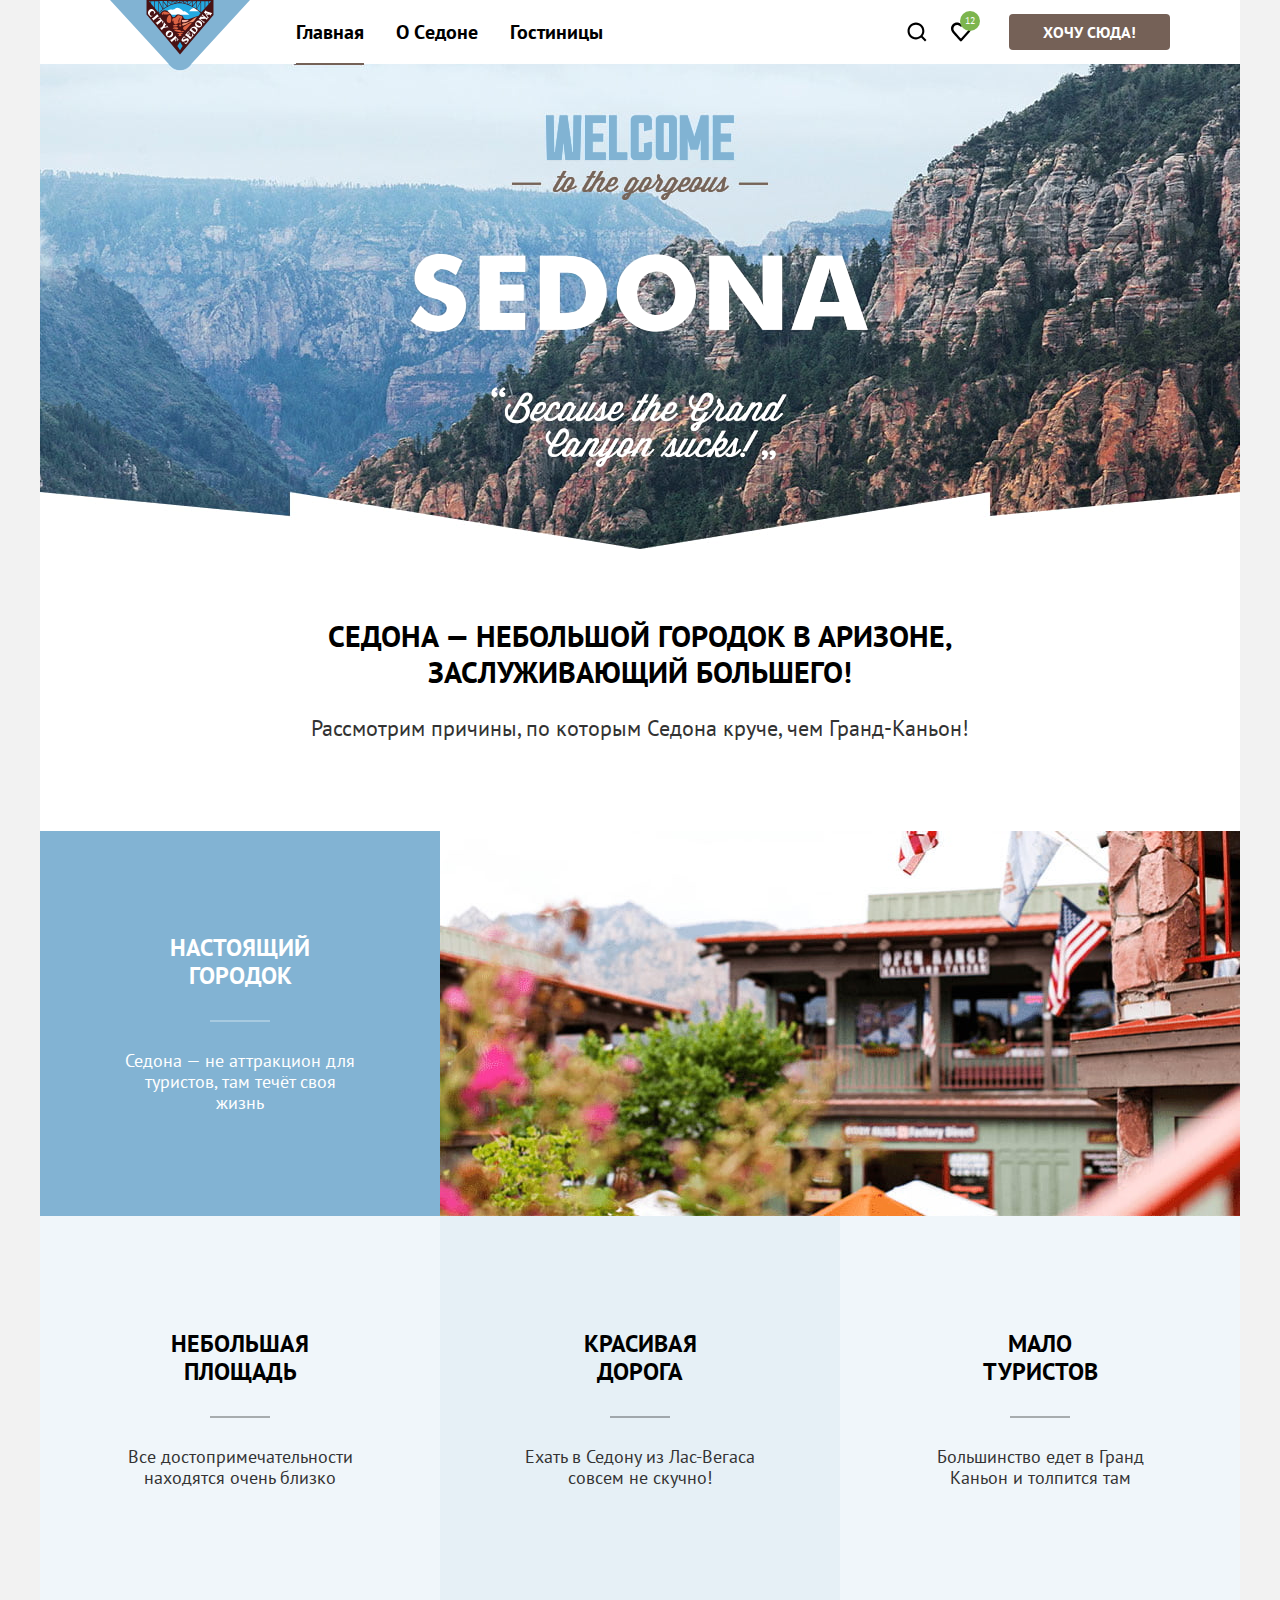
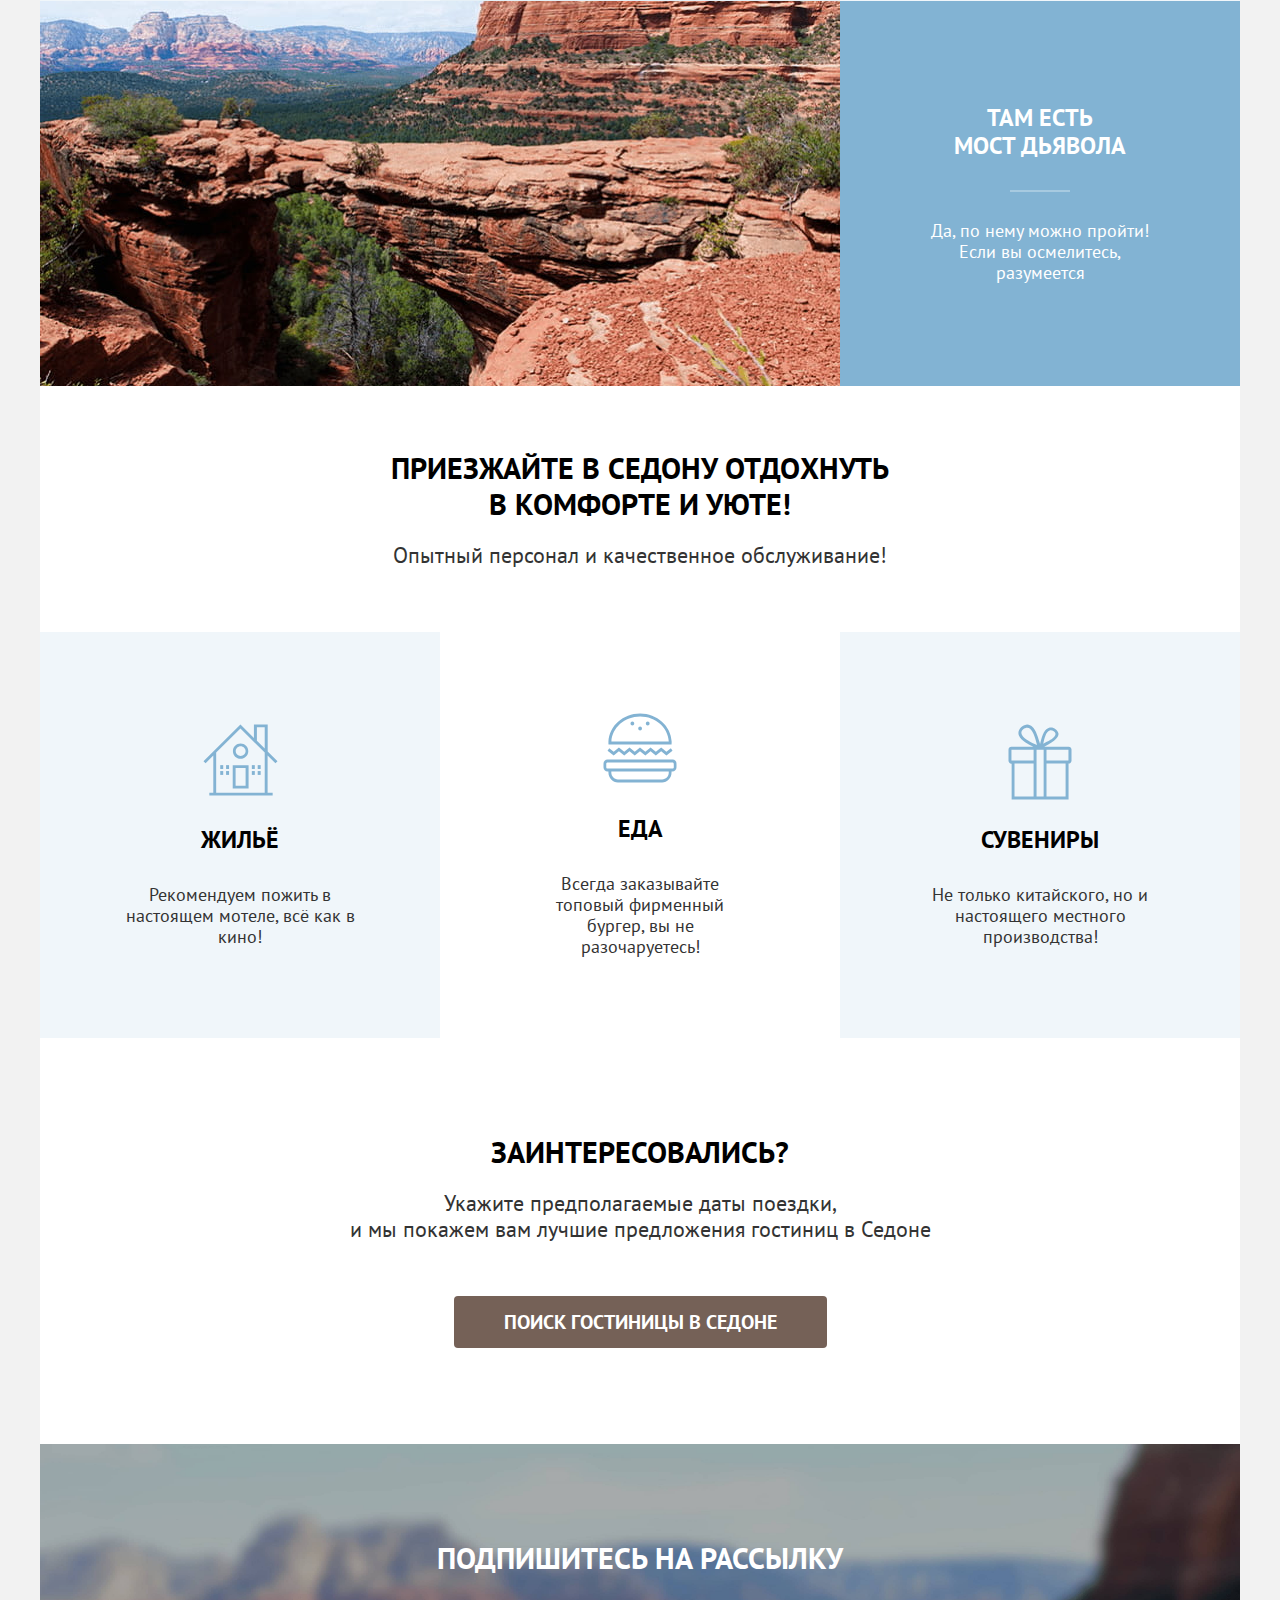
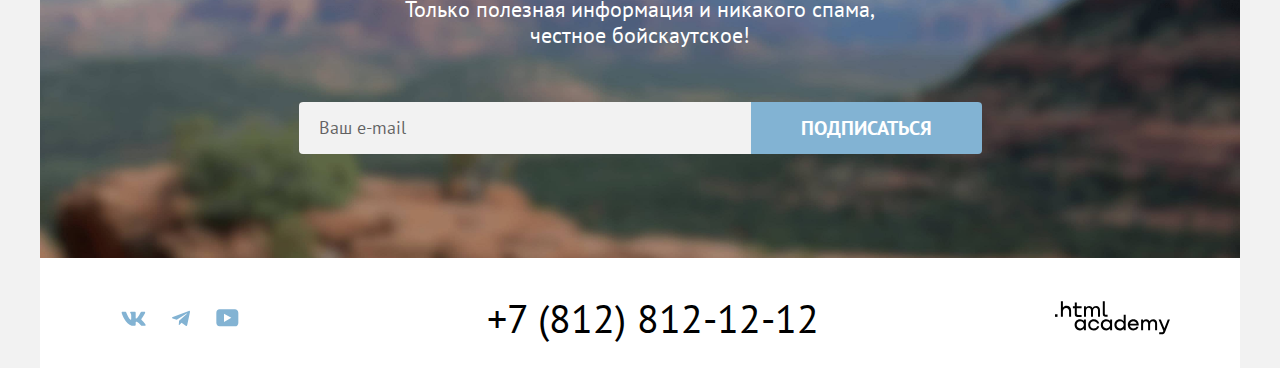
==== commit 68e536a3: "adds tooltip" ====
--- a/index.html
+++ b/index.html
@@ -158,7 +158,7 @@
           </p>
           <form class="subscribe-form" action="https://echo.htmlacademy.ru/" method="post">
             <label class="visually-hidden" for="subscribe-email">Укажите ваш e-mail</label>
-            <input class="subscribe-input" type="email" id="subscribe-email" name="subscribe-email"
+            <input class="subscribe-input field" type="email" id="subscribe-email" name="subscribe-email"
               placeholder="Ваш e-mail">
             <button class="subscribe-btn btn btn-secondary btn-large" type="submit">Подписаться</button>
           </form>
@@ -236,10 +236,15 @@
       </footer>
     </div>
 
-    <div class="modal-container">
+    <div class="modal-container modal-container-close">
       <div class="modal">
         <button class="modal-close-button">
           <span class="visually-hidden">Закрыть</span>
+          <svg class="close-icon" width="14" height="14" viewBox="0 0 14 14" fill="none"
+            xmlns="http://www.w3.org/2000/svg">
+            <path
+              d="M14 1.29231L12.7077 0L7 5.70769L1.29231 0L0 1.29231L5.70769 7L0 12.7077L1.29231 14L7 8.29231L12.7077 14L14 12.7077L8.29231 7L14 1.29231Z" />
+          </svg>
         </button>
         <section class="modal-content">
           <h2 class="modal-title h2-title">Поиск гостиницы в Седоне</h2>
@@ -247,7 +252,7 @@
             <div class="field-group">
               <label class="field-label" for="arrive">Дата Заезда:</label>
               <div class="field-wrapper">
-                <input class="arrive-field modal-field" id="arrive" type="text" name="arrive" placeholder="Дата заезда"
+                <input class="arrive-field field" id="arrive" type="text" name="arrive" placeholder="Дата заезда"
                   value="27 апреля 2020">
                 <span class="form-message form-error-message">Мы не можем отправить вас в прошлое.</span>
               </div>
@@ -255,7 +260,7 @@
             <div class="field-group">
               <label class="field-label" for="departure">Дата Выезда:</label>
               <div class="field-wrapper">
-                <input class="departure-field modal-field" id="departure" type="text" name="departure"
+                <input class="departure-field field" id="departure" type="text" name="departure"
                   placeholder="Дата выезда" value="1 сентября 2023">
                 <span class="form-message">На эти даты есть свободные номера. Пока есть.</span>
               </div>
@@ -267,26 +272,42 @@
                   <button class="guests-btn decrease-btn" type="button">
                     <span class="visually-hidden">Меньше гостей</span>
                   </button>
-                  <input class="guests-field modal-field" id="adults" type="number" name="adults" placeholder="2"
+                  <input class="guests-field field" id="adults" type="number" name="adults" placeholder="2" value="2">
+                  <button class="guests-btn increase-btn" type="button">
+                    <span class="visually-hidden">Меньше гостей</span>
+                  </button>
+                </div>
+              </div>
+              <div class="field-group field-guests">
+                <span class="field-label children-label">
+                  <label class="field-label" for="children">Дети:</label>
+                  <span class="tooltip">
+                    <button class="tooltip-toggle" type="button" aria-labelledby="tooltip-label-date">
+                      <svg class="tooltip-icon" width="26" height="26" viewBox="0 0 26 26" fill="none"
+                        xmlns="http://www.w3.org/2000/svg">
+                        <circle cx="13" cy="13" r="13" fill="#83B3D3" />
+                        <path fill-rule="evenodd" clip-rule="evenodd" d="M12 7H14V9H12V7ZM14 19H12V10H14V19Z"
+                          fill="white" />
+                      </svg>
+                    </button>
+                    <span class="tooltip-text" role="tooltip" id="tooltip-label-date">Укажите количество детей, которые
+                      будут с вами, возраст
+                      которых от 6 до
+                      18 лет. Дети до 6 лет размещаются бесплатно.</span>
+                  </span>
+                </span>
+
+                <div class="field-wrapper">
+                  <button class="guests-btn decrease-btn" type="button">
+                    <span class="visually-hidden">Меньше гостей</span>
+                  </button>
+                  <input class="guests-field field" id="children" type="number" name="children" placeholder="2"
                     value="2">
                   <button class="guests-btn increase-btn" type="button">
                     <span class="visually-hidden">Меньше гостей</span>
                   </button>
                 </div>
               </div>
-              <div class="field-group field-guests">
-                <label class="field-label children-label" for="children">Дети:</label>
-                <div class="field-wrapper">
-                  <button class="guests-btn decrease-btn" type="button">
-                    <span class="visually-hidden">Меньше гостей</span>
-                  </button>
-                  <input class="guests-field modal-field" id="children" type="number" name="children" placeholder="2"
-                    value="2">
-                  <button class="guests-btn increase-btn" type="button">
-                    <span class="visually-hidden">Меньше гостей</span>
-                  </button>
-                </div>
-              </div>
             </div>
 
             <button class="modal-btn btn btn-secondary" type="submit">Найти</button>
--- a/styles/styles.css
+++ b/styles/styles.css
@@ -611,7 +611,7 @@
 /* Filter */
 .header-inner {
   background-image: url("../images/catalog-background.jpg");
-  background-size: 100% auto;
+  background-size: cover;
   background-repeat: no-repeat;
   color: #ffffff;
   background-color: #ddebf4;
@@ -773,6 +773,12 @@
   content: "";
 }
 
+.checkbox-input:focus-visible + .control-mark,
+.radio-input:focus-visible + .control-mark {
+  outline: 3px solid #83B3D3;
+}
+
+
 .btn-reset {
   background-color: transparent;
 }
@@ -798,6 +804,37 @@
   background-color: #E5E5E5;
   outline: none;
   cursor: default;
+}
+
+.field {
+  background-color: #F2F2F2;
+  border-radius: 4px;
+  border: none;
+  font: inherit;
+  font-weight: 700;
+  line-height: 24px;
+  color: #000000;
+}
+
+.field::placeholder {
+  font-weight: 400;
+  color: rgba(0, 0, 0, 0.6);
+}
+
+.field:hover,
+.field:focus {
+  color: rgba(0, 0, 0, 0.6);
+  background-color: #E6E6E6;
+}
+
+.field:focus {
+  outline: 3px solid #83B3D3;
+}
+
+.field::-webkit-outer-spin-button,
+.field::-webkit-inner-spin-button {
+  appearance: none;
+  margin: 0;
 }
 
 /* Catalog List */
@@ -1074,19 +1111,11 @@
   width: 100%;
   margin: 0;
   padding: 12px 42px 12px 20px;
-  font: inherit;
-  font-weight: 700;
-  line-height: 24px;
-  border: none;
 }
 
 .range-input:hover,
 .range-input:focus {
-  border-color: #83B3D3;
-}
-
-.range-input:focus {
-  outline: 2px solid #83B3D3;
+  color: #000000;
 }
 
 .range-min {
@@ -1103,12 +1132,6 @@
   gap: 2px;
   max-width: 288px;
   margin: 32px 0 0;
-}
-
-.range-input::-webkit-outer-spin-button,
-.range-input::-webkit-inner-spin-button {
-  appearance: none;
-  margin: 0;
 }
 
 .catalog-filter-label {
@@ -1155,20 +1178,7 @@
 .subscribe-input {
   width: 452px;
   padding: 14px 20px;
-  font: inherit;
-  line-height: 24px;
-  background-color: #F2F2F2;
-  border: none;
   border-radius: 4px 0 0 4px;
-}
-
-.subscribe-input:hover,
-.subscribe-input:focus {
-  border-color: #68A2CA;
-}
-
-.subscribe-input:focus {
-  outline: 2px solid #68A2CA;
 }
 
 /* Modal */
@@ -1201,10 +1211,27 @@
   background-color: #F2F2F2;
   border: none;
   border-radius: 50%;
-  background-image: url("../images/icons/close.svg");
-  background-repeat: no-repeat;
-  background-position: center;
   cursor: pointer;
+}
+
+.close-icon {
+  display: block;
+  margin: auto;
+  fill:#000000;
+}
+
+.modal-close-button:hover,
+.modal-close-button:focus,
+.modal-close-button:active {
+  background-color: #E6E6E6;
+}
+
+.modal-close-button:focus {
+  outline: 3px solid #83B3D3;
+}
+
+.modal-close-button:active .close-icon {
+  opacity: 0.3;
 }
 
 .modal-title {
@@ -1247,15 +1274,7 @@
 .field-guests .field-wrapper {
   flex-basis: 110px;
   max-width: 110px;
-}
-
-.modal-field {
-  background-color: #F2F2F2;
-  border-radius: 4px;
-  border: none;
-  font: inherit;
-  font-weight: 700;
-  line-height: 24px;
+  min-width: 110px;
 }
 
 .arrive-field,
@@ -1293,10 +1312,6 @@
   margin: 14px 10px;
   background-color: transparent;
   cursor: pointer;
-}
-
-.decrease-btn {
-
 }
 
 .increase-btn {
@@ -1362,12 +1377,6 @@
   display: none;
 }
 
-.modal-field::-webkit-outer-spin-button,
-.modal-field::-webkit-inner-spin-button {
-  appearance: none;
-  margin: 0;
-}
-
 .form-message {
   position: absolute;
   left: 0;
@@ -1381,3 +1390,58 @@
 .form-error-message {
   color: #FF5757;
 }
+
+/* Tooltip */
+.tooltip {
+  position: absolute;
+  margin-left: 10px;
+  width: 26px;
+  height: 26px;
+}
+
+.tooltip-toggle {
+  display: block;
+  margin: 0;
+  padding: 0;
+  border: none;
+  background-color: transparent;
+}
+
+.tooltip-icon {
+  display: block;
+  width: 100%;
+  height: 100%;
+}
+
+.tooltip-text {
+  position: absolute;
+  top: 100%;
+  left: 50%;
+  transform: translateX(-50%);
+  z-index: 1;
+  display: none;
+  width: 256px;
+  margin-top: 15px;
+  padding: 15px 18px 18px 22px;
+  color: #ffffff;
+  font-size: 16px;
+  font-weight: 400;
+  line-height: 20px;
+  border-radius: 10px;
+  background-color: #333333;
+}
+
+.tooltip-text::after {
+  content: "";
+  position: absolute;
+  bottom: 100%;
+  left: 50%;
+  transform: translateX(-50%);
+  border: 9px solid transparent;
+  border-bottom: 9px solid #333333;
+}
+
+.tooltip-toggle:hover + .tooltip-text,
+.tooltip-toggle:focus + .tooltip-text {
+  display: block;
+}
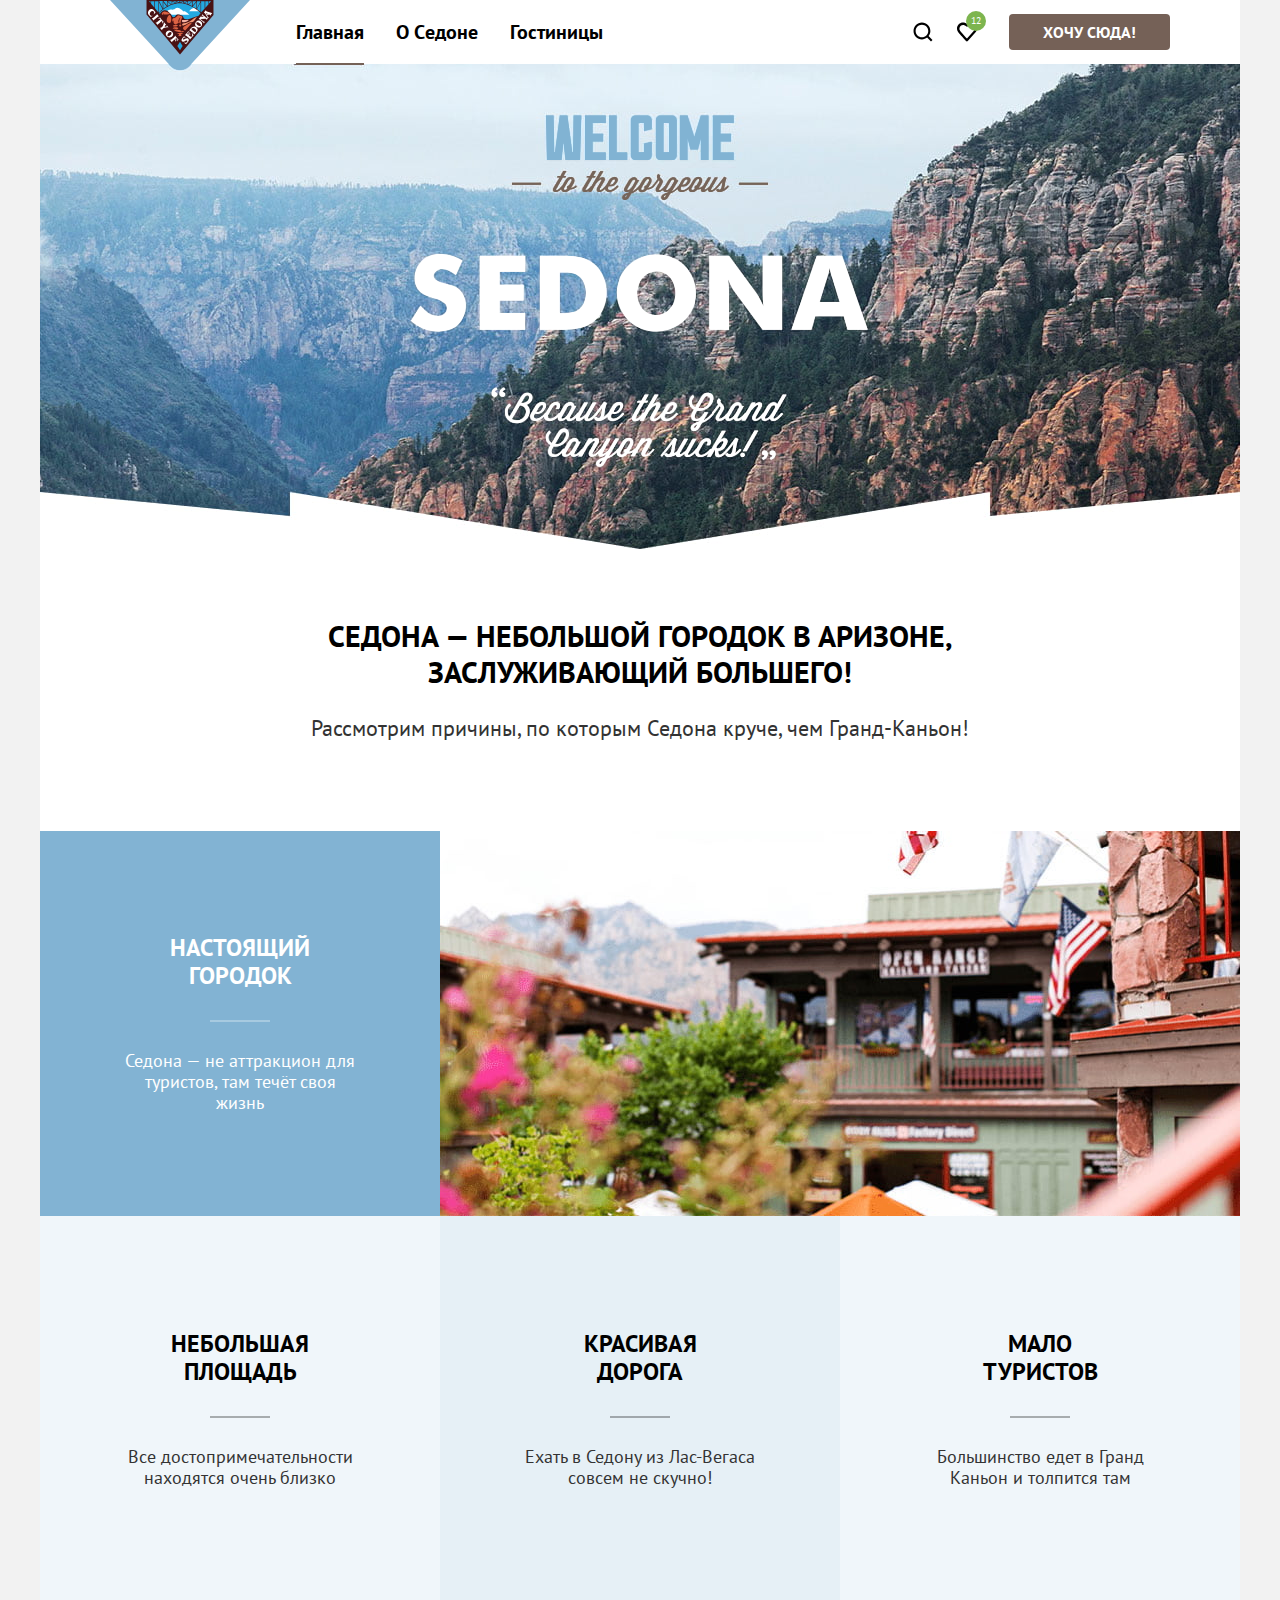
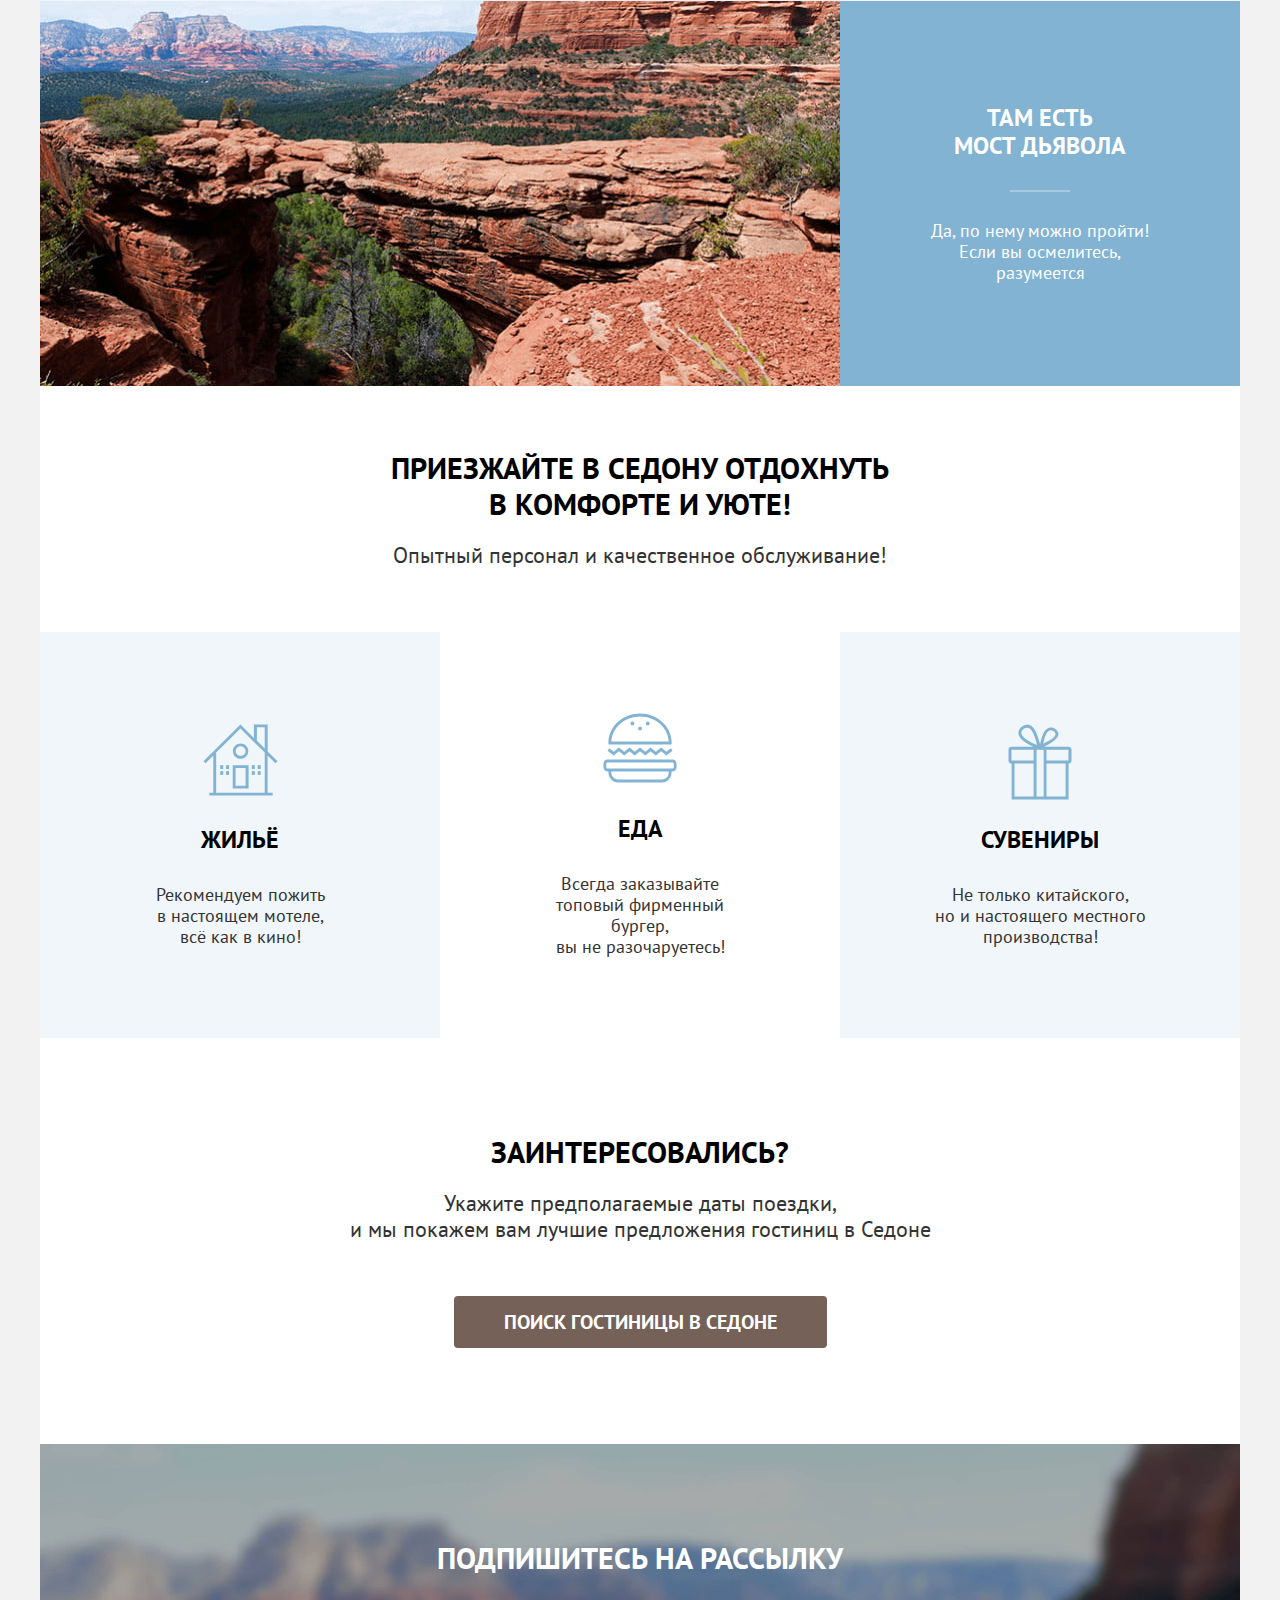
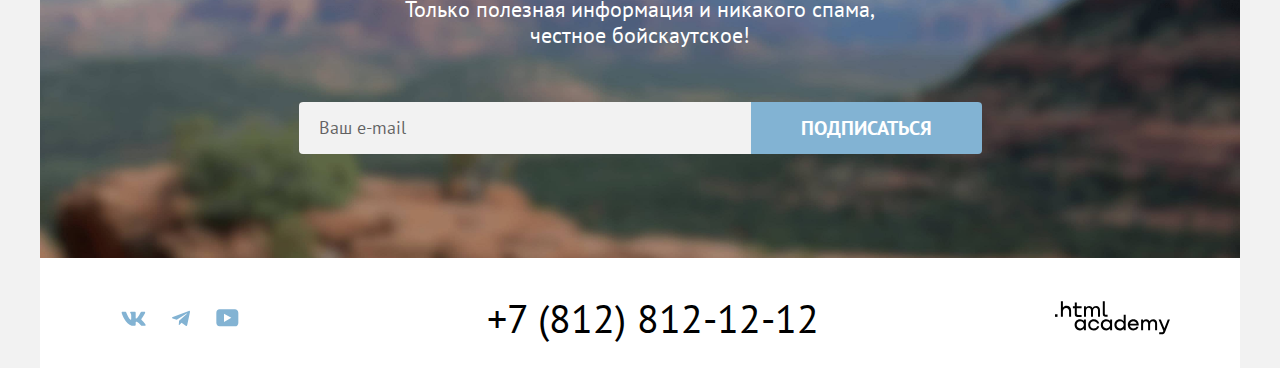
==== commit 05744b26: "adds small fixes" ====
--- a/index.html
+++ b/index.html
@@ -46,7 +46,7 @@
                 </a>
               </li>
               <li class="nav-user-item">
-                <button class="nav-btn btn btn-primary">Хочу сюда!</button>
+                <button class="nav-btn btn btn-primary" type="button">Хочу сюда!</button>
               </li>
             </ul>
           </nav>
@@ -119,20 +119,30 @@
             <li class="services-item">
               <div class="services-card services-card-accomodation">
                 <h3 class="services-card-title h3-title">Жильё</h3>
-                <p class="services-card-description">Рекомендуем пожить в настоящем мотеле, всё как в кино!</p>
+                <p class="services-card-description">
+                  Рекомендуем пожить<br>
+                  в настоящем мотеле,<br>
+                  всё как в кино!</p>
               </div>
             </li>
             <li class="services-item">
               <div class="services-card services-card-food">
                 <h3 class="services-card-title h3-title">Еда</h3>
-                <p class="services-card-description">Всегда заказывайте топовый фирменный бургер, вы не разочаруетесь!
+                <p class="services-card-description">
+                  Всегда заказывайте<br>
+                  топовый фирменный бургер,<br>
+                  вы не разочаруетесь!
                 </p>
               </div>
             </li>
             <li class="services-item">
               <div class="services-card services-card-present">
                 <h3 class="services-card-title h3-title">Сувениры</h3>
-                <p class="services-card-description">Не только китайского, но и настоящего местного производства!</p>
+                <p class="services-card-description">
+                  Не только китайского,<br>
+                  но и настоящего местного<br>
+                  производства!
+                </p>
               </div>
             </li>
           </ul>
@@ -144,9 +154,12 @@
             Заинтересовались?
           </p>
           <p class="search-description h2-description">
-            Укажите предполагаемые даты поездки,<br>и мы покажем вам лучшие предложения гостиниц в Седоне
+            Укажите предполагаемые даты поездки,<br>
+            и мы покажем вам лучшие предложения гостиниц в Седоне
           </p>
-          <button class="search-btn btn btn-primary btn-large">Поиск гостиницы в Cедоне</button>
+          <button class="search-btn btn btn-primary btn-large" type="button">
+            Поиск гостиницы в Cедоне
+          </button>
         </section>
         <!-- Section Subscribe -->
         <section class="subscribe subscribe-index" data-test="subscribe">
@@ -229,16 +242,15 @@
               <path
                 d="M109.4 27.3564L105.8 18.4564H103.6L108.4 30.0564C108.1 30.9564 107.7 31.2564 106.7 31.2564H104.2V33.2564H106.7C108.5 33.2564 109.5 32.4564 110.2 30.6564L114.9 18.4564H112.8L109.4 27.3564Z" />
             </svg>
-
             <span class="visually-hidden">Логотип HTML Academy.</span>
           </a>
         </div>
       </footer>
     </div>
-
+    <!-- Modal. Remove 'modal-container-close' to show modal window -->
     <div class="modal-container modal-container-close">
       <div class="modal">
-        <button class="modal-close-button">
+        <button class="modal-close-button" type="button">
           <span class="visually-hidden">Закрыть</span>
           <svg class="close-icon" width="14" height="14" viewBox="0 0 14 14" fill="none"
             xmlns="http://www.w3.org/2000/svg">
@@ -296,7 +308,6 @@
                       18 лет. Дети до 6 лет размещаются бесплатно.</span>
                   </span>
                 </span>
-
                 <div class="field-wrapper">
                   <button class="guests-btn decrease-btn" type="button">
                     <span class="visually-hidden">Меньше гостей</span>
@@ -309,7 +320,6 @@
                 </div>
               </div>
             </div>
-
             <button class="modal-btn btn btn-secondary" type="submit">Найти</button>
           </form>
         </section>
--- a/styles/styles.css
+++ b/styles/styles.css
@@ -77,12 +77,19 @@
   font-weight: 700;
   color: #ffffff;
   text-transform: uppercase;
+  cursor: pointer;
+}
+
+.btn-large {
+  padding: 8px 50px;
+  font-size: 20px;
+  line-height: 36px;
 }
 
 .btn-primary{
   background-color: #756157;
 }
-/*************************  */
+
 .btn-primary:hover,
 .btn-primary:focus {
   background-color: #615048;
@@ -123,7 +130,7 @@
 }
 
 .btn:disabled {
-  opacity: 0.3;
+  color: #ffffff;
   background-color: #E5E5E5;
 }
 
@@ -132,16 +139,19 @@
   outline: none;
   cursor: default;
 }
-/*************************  */
-
-
-
-
-.btn-large {
-  padding: 8px 50px;
-  font-size: 20px;
-  line-height: 36px;
-}
+
+.btn-reset {
+  background-color: transparent;
+}
+
+.btn-reset:hover {
+  color: rgba(255, 255, 255, 0.6);
+}
+
+.btn-reset:focus {
+  outline: 3px solid #83B3D3;
+}
+
 
 .h2-title, .h3-title {
   font-weight: 700;
@@ -234,6 +244,7 @@
 
 .nav-user-item {
   display: flex;
+  justify-content: center;
   align-items: center;
   min-width: 44px;
   min-height: 64px;
@@ -776,34 +787,6 @@
 .checkbox-input:focus-visible + .control-mark,
 .radio-input:focus-visible + .control-mark {
   outline: 3px solid #83B3D3;
-}
-
-
-.btn-reset {
-  background-color: transparent;
-}
-
-.btn-reset:hover {
-  opacity: 0.6;
-}
-
-.btn-reset:focus {
-  outline: 3px solid #83B3D3;
-}
-
-.btn:active {
-  color: rgba(255, 255, 255, 0.3);
-}
-
-.button:disabled {
-  opacity: 0.3;
-  background-color: #E5E5E5;
-}
-
-.btn:disabled:hover {
-  background-color: #E5E5E5;
-  outline: none;
-  cursor: default;
 }
 
 .field {
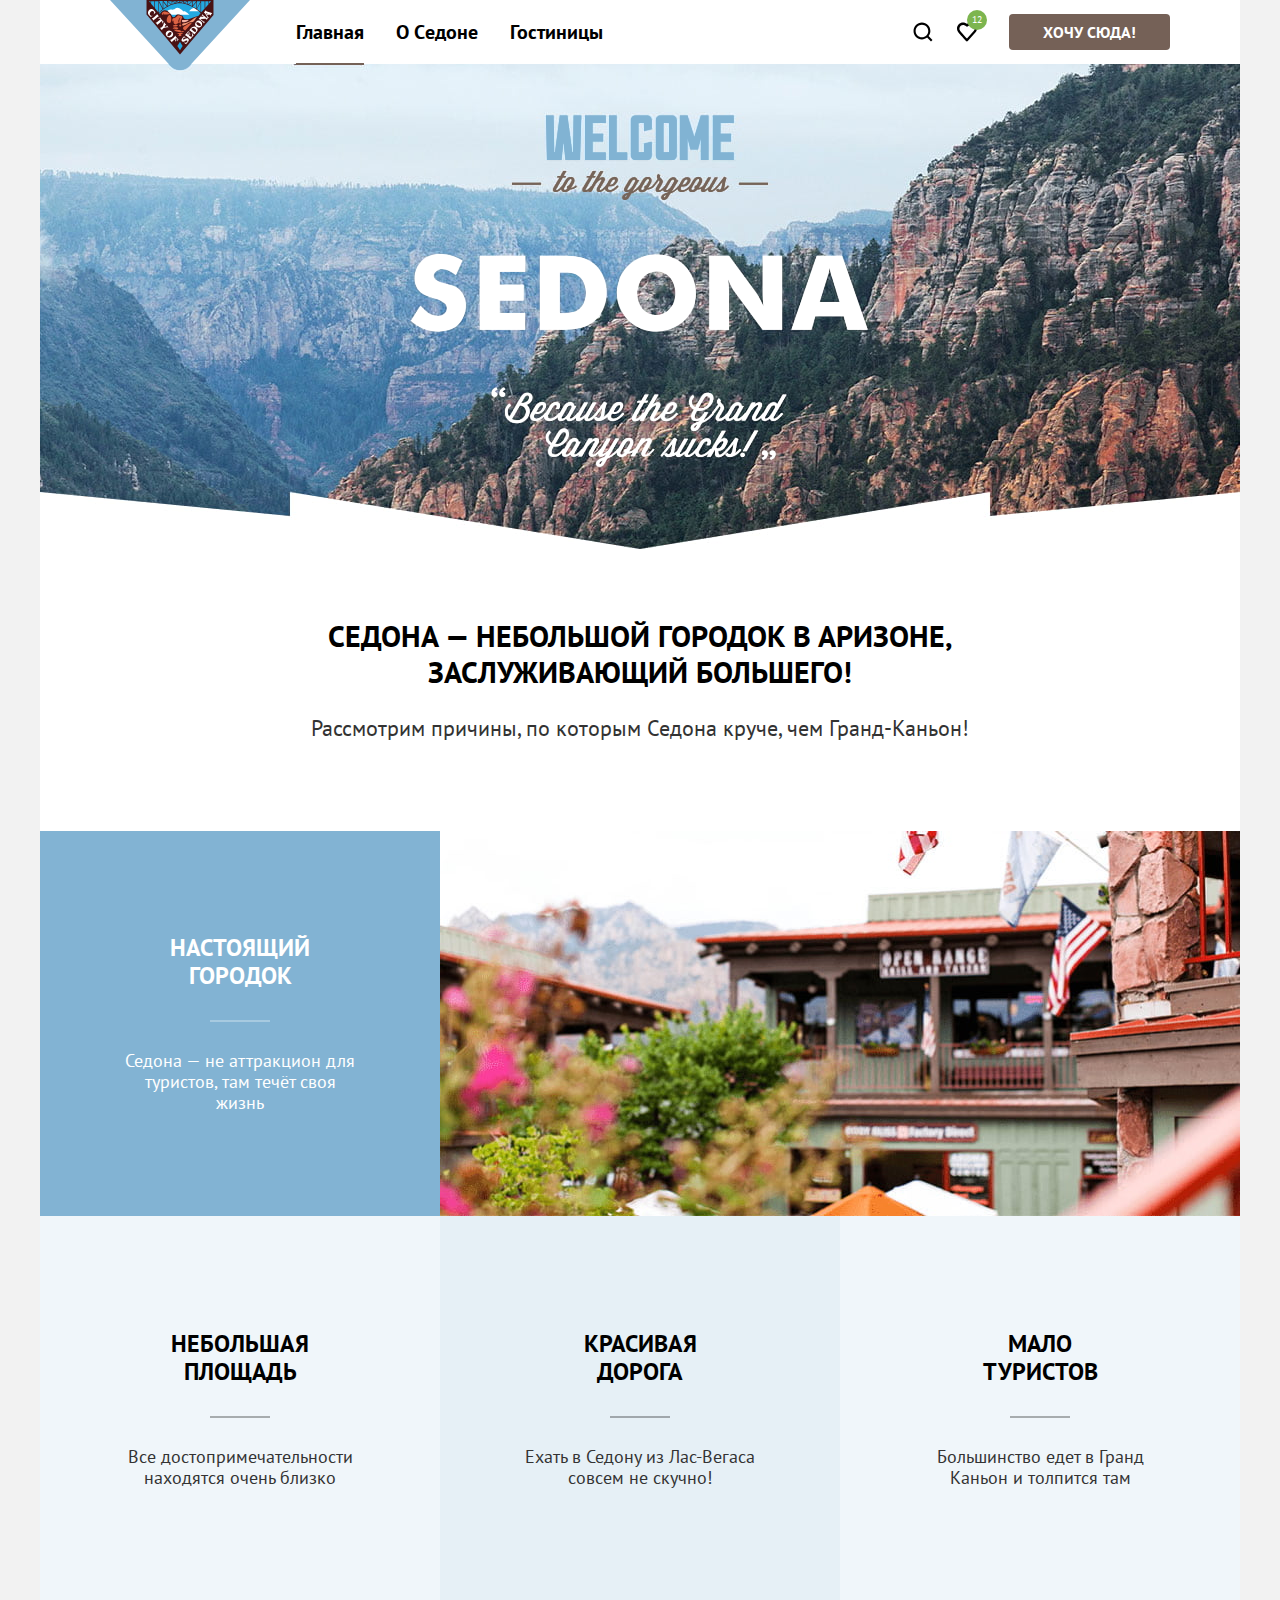
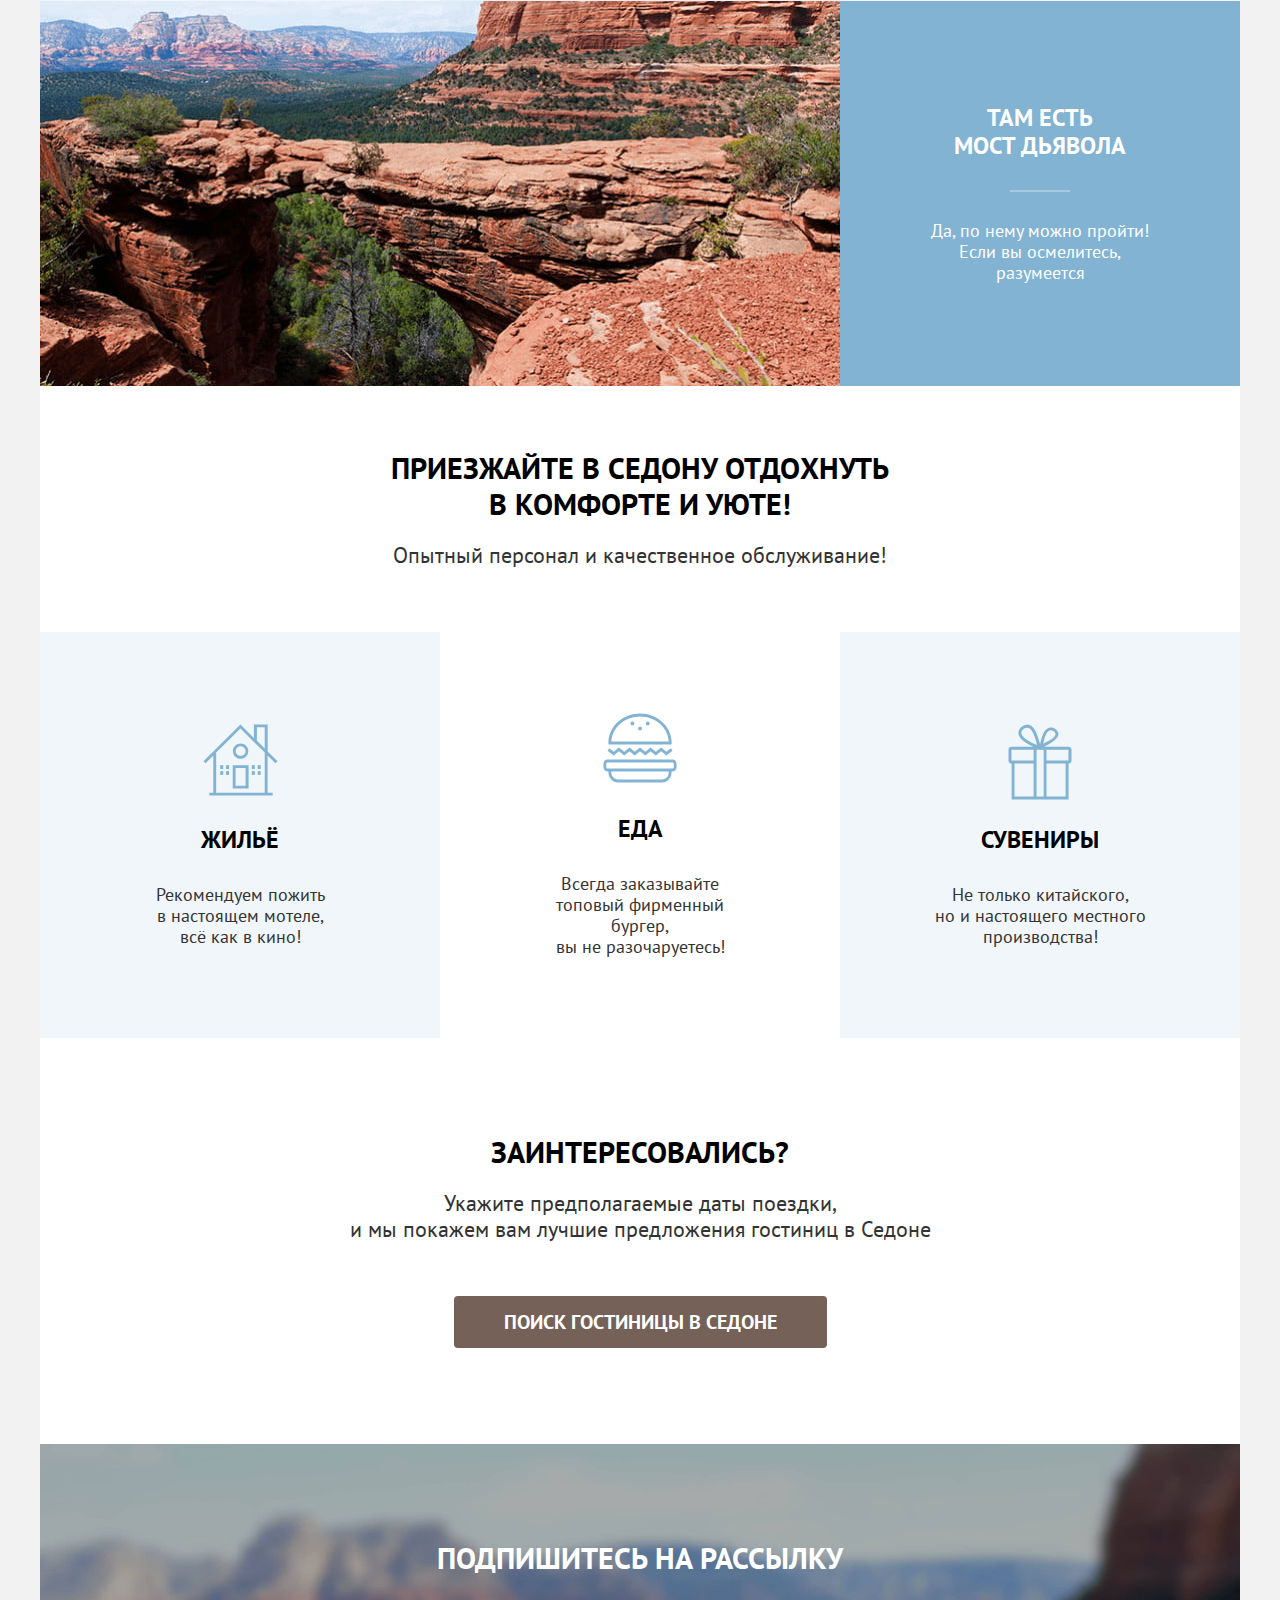
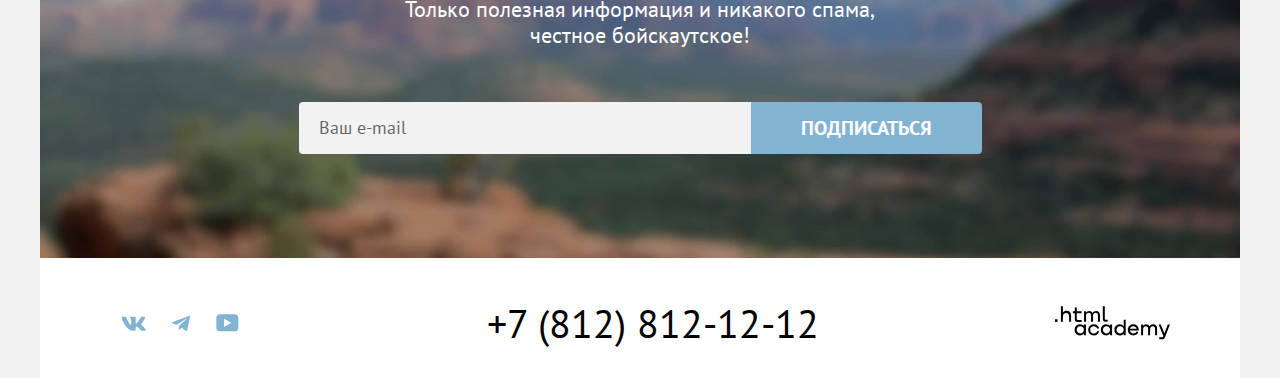
==== commit e53e568a: "adds favicon png" ====
--- a/index.html
+++ b/index.html
@@ -6,6 +6,7 @@
     <title>HTML Academy: Седона</title>
     <link rel="stylesheet" href="styles/styles.css">
     <link rel="icon" href="favicon.ico">
+    <link rel="icon" type="image/png" href="images/favicon.png">
   </head>
 
   <body>
@@ -31,14 +32,14 @@
             </ul>
             <ul class="nav-user-list">
               <li class="nav-user-item">
-                <a class="nav-link nav-search" href="#">
+                <a class="nav-user-link nav-search" href="#">
                   <span class="visually-hidden">
                     Поиск.
                   </span>
                 </a>
               </li>
               <li class="nav-user-item">
-                <a class="nav-link nav-favorites" href="#">
+                <a class="nav-user-link nav-favorites" href="#">
                   <span class="visually-hidden">
                     В избранном.
                   </span>
@@ -53,9 +54,9 @@
         </div>
       </header>
       <main class="page-main main-index" data-test="main">
-        <h1 class="visually-hidden">Городок Седона</h1>
         <!-- Section Hero -->
         <section class="hero" data-test="hero">
+          <h1 class="visually-hidden">Городок Седона</h1>
           <img class="hero-img" src="images/hero-statement.svg" width="458" height="352"
             alt="Welcome to the gorgeous SEDONA «Because the Grand Canyon sucks!».">
         </section>
@@ -117,7 +118,7 @@
           </header>
           <ul class="services-list">
             <li class="services-item">
-              <div class="services-card services-card-accomodation">
+              <div class="services-card services-card-accommodation">
                 <h3 class="services-card-title h3-title">Жильё</h3>
                 <p class="services-card-description">
                   Рекомендуем пожить<br>
--- a/styles/styles.css
+++ b/styles/styles.css
@@ -27,11 +27,11 @@
 body {
   height: 100%;
   margin: 0;
-  font-family: "PT Sans", Arial, sans-serif;
+  font-family: "PT Sans", "Arial", sans-serif;
   font-size: 18px;
   line-height: 21px;
   color: #333333;
-  background-color: #F2F2F2;
+  background-color: #f2f2f2;
 }
 
 .page-container {
@@ -40,6 +40,7 @@
   min-height: 100%;
   margin: 0 auto;
   max-width: 1200px;
+  min-width: 1200px;
   background-color: #ffffff;
 }
 
@@ -100,29 +101,29 @@
 }
 
 .btn-secondary {
-  background-color: #82B3D3;
+  background-color: #82b3d3;
 }
 
 .btn-secondary:hover,
 .btn-secondary:focus {
-  background-color: #68A2CA;
+  background-color: #68a2ca;
 }
 
 .btn-secondary:active {
-  background-color: #82B3D3;
+  background-color: #82b3d3;
 }
 
 .btn-success {
-  background-color: #7DB54F;
+  background-color: #7db54f;
 }
 
 .btn-success:active {
-  background-color: #7DB54F;
+  background-color: #7db54f;
 }
 
 .btn-success:hover,
 .btn-success:focus {
-  background-color: #6C9E42;
+  background-color: #6c9e42;
 }
 
 .btn:active {
@@ -131,11 +132,11 @@
 
 .btn:disabled {
   color: #ffffff;
-  background-color: #E5E5E5;
+  background-color: #e5e5e5;
 }
 
 .btn:disabled:hover {
-  background-color: #E5E5E5;
+  background-color: #e5e5e5;
   outline: none;
   cursor: default;
 }
@@ -149,7 +150,7 @@
 }
 
 .btn-reset:focus {
-  outline: 3px solid #83B3D3;
+  outline: 3px solid #83b3d3;
 }
 
 
@@ -184,10 +185,6 @@
 .page-header {
   color: #000000;
 }
-
-/* .page-header .container {
-  height: 64px;
-} */
 
 .page-header li {
   list-style-type: none;
@@ -237,6 +234,7 @@
 
 .nav-user-list {
   display: flex;
+  flex-wrap: wrap;
   align-items: center;
   margin: 0;
   padding: 0;
@@ -249,6 +247,7 @@
   min-width: 44px;
   min-height: 64px;
 }
+
 .nav-user-item:has(.btn) {
   margin-left: 20px;
 }
@@ -262,10 +261,15 @@
   color: inherit;
 }
 
-.nav-user-item .nav-link {
+.nav-user-link {
+  position: relative;
+  height: 20px;
+  width: 20px;
+  padding: 15px;
   background-position: center;
   background-size: 20px 20px;
   background-repeat: no-repeat;
+  color: inherit;
 }
 
 .nav-search {
@@ -278,15 +282,15 @@
 
 .in-favorites {
   position: absolute;
-  top: -1px;
-  right: -3px;
+  top: -7px;
+  right: -5px;
   width: 20px;
   height: 20px;
   padding: 5px 0;
   border-radius: 50%;
-  background: #7DB54F;
+  background: #7db54f;
   text-align: center;
-  color: white;
+  color: #ffffff;
   font-size: 10px;
   line-height: 10px;
   font-weight: 400;
@@ -355,15 +359,12 @@
   flex-basis: 100%;
   min-width: 100%;
   max-width: 100%;
+  color: #ffffff;
+  background-color: #82b3d3;
 }
 
 .advantages-item:nth-child(even) {
   background-color: rgba(131, 179, 211, 0.12);
-}
-
-.advantages-item.item-with-img {
-  color: #ffffff;
-  background-color: #82B3D3;
 }
 
 .item-with-img .h3-title {
@@ -448,7 +449,7 @@
   background-position-x: center;
 }
 
-.services-card-accomodation {
+.services-card-accommodation {
   background-image: url("../images/icons/home.svg");
   background-size: 75px 72px;
 }
@@ -491,7 +492,6 @@
 .search-btn {
   margin: 54px 0 0;
 }
-
 
 /* Subscribe */
 .subscribe {
@@ -534,7 +534,7 @@
 
 /* Footer */
 .page-footer {
-  padding: 40px 0 30px;
+  padding: 45px 0 35px;
 }
 
 .social-list {
@@ -567,12 +567,12 @@
 }
 
 .social-icon {
-  fill: #83B3D3;
+  fill: #83b3d3;
 }
 
 .social-link:hover .social-icon,
 .social-link:focus .social-icon {
-  fill: #68A2CA;
+  fill: #68a2ca;
 }
 
 .social-link:active .social-icon {
@@ -621,6 +621,7 @@
 
 /* Filter */
 .header-inner {
+  padding: 35px 0 70px;
   background-image: url("../images/catalog-background.jpg");
   background-size: cover;
   background-repeat: no-repeat;
@@ -628,16 +629,13 @@
   background-color: #ddebf4;
 }
 
-.header-inner {
-  padding: 35px 0 70px;
-}
-
 .header-inner-title {
   margin: 0;
 }
 
 .breadcrumbs {
   display: flex;
+  flex-wrap: wrap;
   gap: 28px;
   margin: 8px 0 0;
   padding: 0;
@@ -645,6 +643,7 @@
 
 .breadcrumbs-link {
   position: relative;
+  font-size: 16px;
   color: inherit;
 }
 
@@ -680,7 +679,7 @@
 
 .filter {
   display: flex;
-  gap: 30px;
+  gap: 70px;
   margin: 40px 0 0;
 }
 
@@ -700,11 +699,6 @@
   margin-right: auto;
 }
 
-.filter-btn-container {
-  width: 191px;
-  margin-left: 40px;
-}
-
 .filter-title {
   font-size: 20px;
   font-weight: 700;
@@ -724,6 +718,7 @@
   flex-direction: column;
   justify-content: end;
   gap: 32px;
+  width: 191px;
 }
 
 /* Control */
@@ -745,6 +740,10 @@
   background-color: #ffffff;
 }
 
+.control-label {
+  line-height: 23px;
+}
+
 .radio-mark.control-mark {
   border-radius: 50%;
 }
@@ -755,7 +754,7 @@
 }
 
 .control:focus .control-mark {
-  outline: 3px solid #83B3D3;
+  outline: 3px solid #83b3d3;
 }
 
 .control-input:active + .control-mark,
@@ -780,17 +779,17 @@
   width: 10px;
   height: 10px;
   border-radius: 50%;
-  background-color: #3F5E72;
+  background-color: #3f5e72;
   content: "";
 }
 
 .checkbox-input:focus-visible + .control-mark,
 .radio-input:focus-visible + .control-mark {
-  outline: 3px solid #83B3D3;
+  outline: 3px solid #83b3d3;
 }
 
 .field {
-  background-color: #F2F2F2;
+  background-color: #f2f2f2;
   border-radius: 4px;
   border: none;
   font: inherit;
@@ -807,17 +806,21 @@
 .field:hover,
 .field:focus {
   color: rgba(0, 0, 0, 0.6);
-  background-color: #E6E6E6;
+  background-color: #e6e6e6;
 }
 
 .field:focus {
-  outline: 3px solid #83B3D3;
+  outline: 3px solid #83b3d3;
 }
 
 .field::-webkit-outer-spin-button,
 .field::-webkit-inner-spin-button {
   appearance: none;
   margin: 0;
+}
+
+.field[type="number"] {
+  -moz-appearance: textfield;
 }
 
 /* Catalog List */
@@ -853,7 +856,9 @@
 
 .view-modes {
   display: flex;
+  flex-wrap: wrap;
   gap: 8px;
+  max-width: 280px;
   margin: 0;
   padding: 0;
 }
@@ -866,7 +871,7 @@
 .view-mode-link {
   display: block;
   height: 100%;
-  border: 2px solid #E5E5E5;
+  border: 2px solid #e5e5e5;
   border-radius: 4px;
 }
 
@@ -876,11 +881,7 @@
 }
 
 .view-mode-link:focus {
-  border: 2px solid #68A2CA;
-}
-
-.view-mode-link:focus {
-  outline: 2px solid #68A2CA;
+  border: 2px solid #68a2ca;
 }
 
 .view-mode-link:active {
@@ -910,7 +911,7 @@
 
 .product-card {
   padding: 19px;
-  border: 1px solid #E6E6E6;
+  border: 1px solid #e6e6e6;
   display: grid;
   grid-template-columns: repeat(2, 1fr);
   column-gap: 20px;
@@ -921,9 +922,11 @@
 .product-card-title {
   margin: 0;
 }
+
 .product-card-title.h3-title {
   text-transform: none;
 }
+
 .product-card-img {
   vertical-align: middle;
 }
@@ -973,16 +976,17 @@
   padding: 9px 22px 8px 23px;
   color: #333333;
   font-weight: 400;
-  background-color: #F2F2F2;
+  background-color: #f2f2f2;
 }
 
 /* Pagination */
 .pagination {
   display: flex;
+  flex-wrap: wrap;
   gap: 8px;
   margin: 40px 0 0;
   padding: 40px 0 0;
-  border-top: 1px solid #E6E6E6;
+  border-top: 1px solid #e6e6e6;
 }
 
 .pagination-link {
@@ -991,7 +995,7 @@
   align-items: center;
   width: 60px;
   height: 60px;
-  background-color: #82B3D3;
+  background-color: #82b3d3;
   border-radius: 4px;
   font-size: 20px;
   font-weight: 700;
@@ -1001,16 +1005,16 @@
 
 .pagination-link:hover,
 .pagination-link:focus {
-  background: #68A2CA;
-  border: 1px solid #82B3D3;
+  background: #68a2ca;
+  border: 1px solid #82b3d3;
 }
 
 .pagination-link:focus {
-  outline: 2px solid #82B3D3;
+  outline: 2px solid #82b3d3;
 }
 
 .pagination-link:active {
-  background: #82B3D3;
+  background: #82b3d3;
   color: rgba(255, 255, 255, 0.3);
 }
 
@@ -1023,7 +1027,7 @@
 .pagination-link-current:focus,
 .pagination-link-current:active {
   color: #000000;
-  background-color: #F2F2F2;
+  background-color: #f2f2f2;
   border: none;
 }
 
@@ -1071,12 +1075,12 @@
 }
 
 .range-toggle:focus {
-  outline: 3px solid #83B3D3;
+  outline: 3px solid #83b3d3;
   box-shadow: 0 4px 10px 0 rgba(0, 0, 0, 0.25);
 }
 
 .range-toggle:active {
-  outline: 2px solid #83B3D3;
+  outline: 2px solid #83b3d3;
   box-shadow: 0 4px 10px 0 rgba(0, 0, 0, 0.25);
 }
 
@@ -1133,11 +1137,10 @@
 /* Control */
 .select-control {
   width: 292px;
-  padding: 14px 20px;
-  padding-right: 48px;
+  padding: 12px 48px 12px 20px;
   font: inherit;
   background-color: #ffffff;
-  border: 2px solid #E5E5E5;
+  border: 2px solid #e5e5e5;
   border-radius: 4px;
   background-image: url("../images/icons/arrow-down.svg");
   background-repeat: no-repeat;
@@ -1147,11 +1150,11 @@
 
 .select-control:hover,
 .select-control:focus {
-  border-color: #68A2CA;
+  border-color: #68a2ca;
 }
 
 .select-control:focus {
-  outline: 2px solid #68A2CA;
+  outline: 2px solid #68a2ca;
 }
 
 .select-control:disabled {
@@ -1187,11 +1190,11 @@
 .modal-close-button {
   position: absolute;
   padding: 0;
-  top: 63px;
-  right: 55px;
+  top: 64px;
+  right: 52px;
   width: 52px;
   height: 52px;
-  background-color: #F2F2F2;
+  background-color: #f2f2f2;
   border: none;
   border-radius: 50%;
   cursor: pointer;
@@ -1206,11 +1209,11 @@
 .modal-close-button:hover,
 .modal-close-button:focus,
 .modal-close-button:active {
-  background-color: #E6E6E6;
+  background-color: #e6e6e6;
 }
 
 .modal-close-button:focus {
-  outline: 3px solid #83B3D3;
+  outline: 3px solid #83b3d3;
 }
 
 .modal-close-button:active .close-icon {
@@ -1225,10 +1228,15 @@
   margin: 64px 0 0;
 }
 
+.modal-form .container-flex {
+  flex-wrap: wrap;
+}
+
 .field-group {
   display: flex;
   justify-content: space-between;
   align-items: center;
+  flex-wrap: wrap;
   margin: 0;
 }
 
@@ -1288,11 +1296,10 @@
 
 .guests-btn {
   position: absolute;
-  width: 20px;
-  height: 20px;
-  padding: 0;
+  width: 40px;
+  height: 48px;
+  padding: 14px 10px;
   border: none;
-  margin: 14px 10px;
   background-color: transparent;
   cursor: pointer;
 }
@@ -1301,7 +1308,8 @@
   right: 0;
 }
 
-.guests-btn::before {
+.guests-btn::before,
+.guests-btn.increase-btn::after {
   position: absolute;
   top: 0;
   right: 0;
@@ -1315,16 +1323,6 @@
 }
 
 .guests-btn.increase-btn::after {
-  position: absolute;
-  top: 0;
-  right: 0;
-  left: 0;
-  bottom: 0;
-  width: 14px;
-  height: 2px;
-  margin: auto;
-  content: "";
-  background-color: rgba(117, 97, 87, 0.3);
   transform: rotate(90deg);
 }
 
@@ -1338,7 +1336,7 @@
 .guests-btn:focus,
 .guests-btn.increase-btn:focus {
   border-radius: 4px;
-  outline: 3px solid #82B3D3;
+  outline: 3px solid #82b3d3;
 }
 
 .guests-btn:active::before,
@@ -1371,7 +1369,7 @@
 }
 
 .form-error-message {
-  color: #FF5757;
+  color: #ff5757;
 }
 
 /* Tooltip */
@@ -1404,8 +1402,8 @@
   z-index: 1;
   display: none;
   width: 256px;
-  margin-top: 15px;
-  padding: 15px 18px 18px 22px;
+  margin-top: 13px;
+  padding: 20px 18px 23px 22px;;
   color: #ffffff;
   font-size: 16px;
   font-weight: 400;
